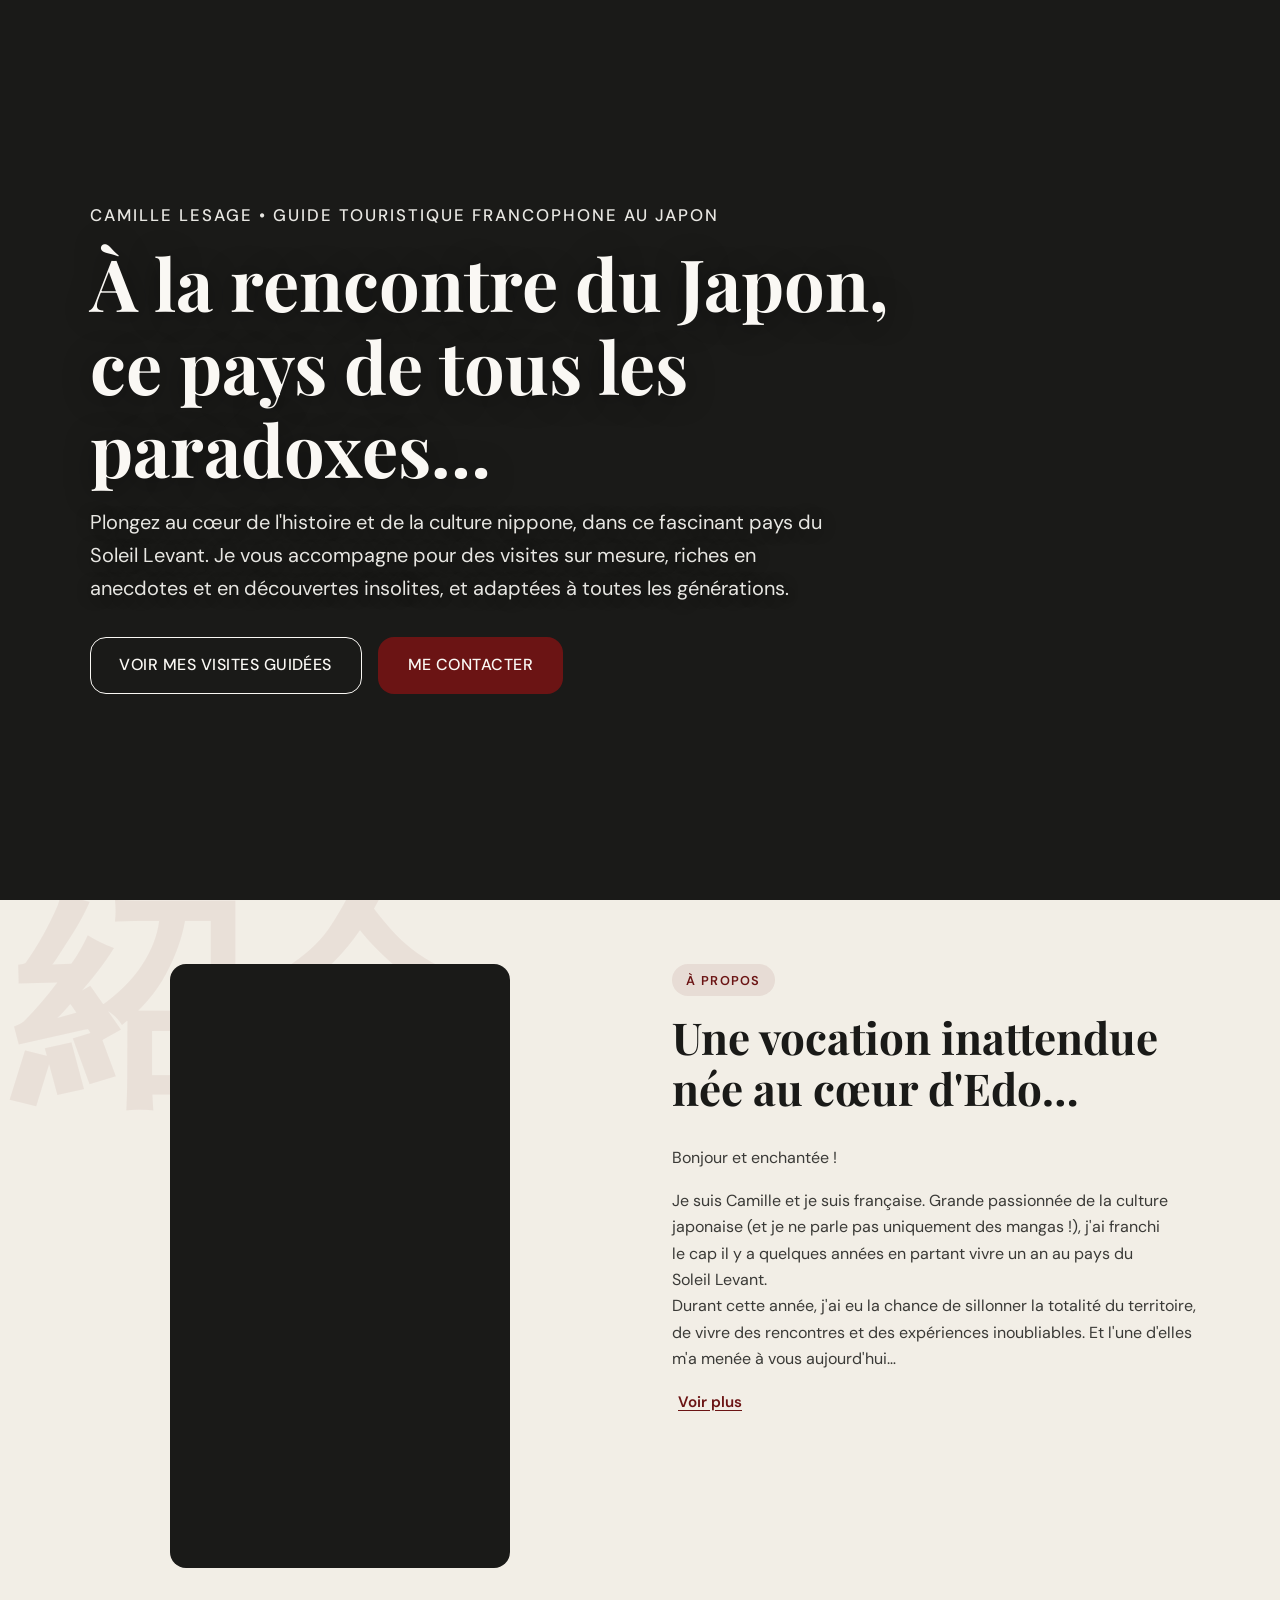
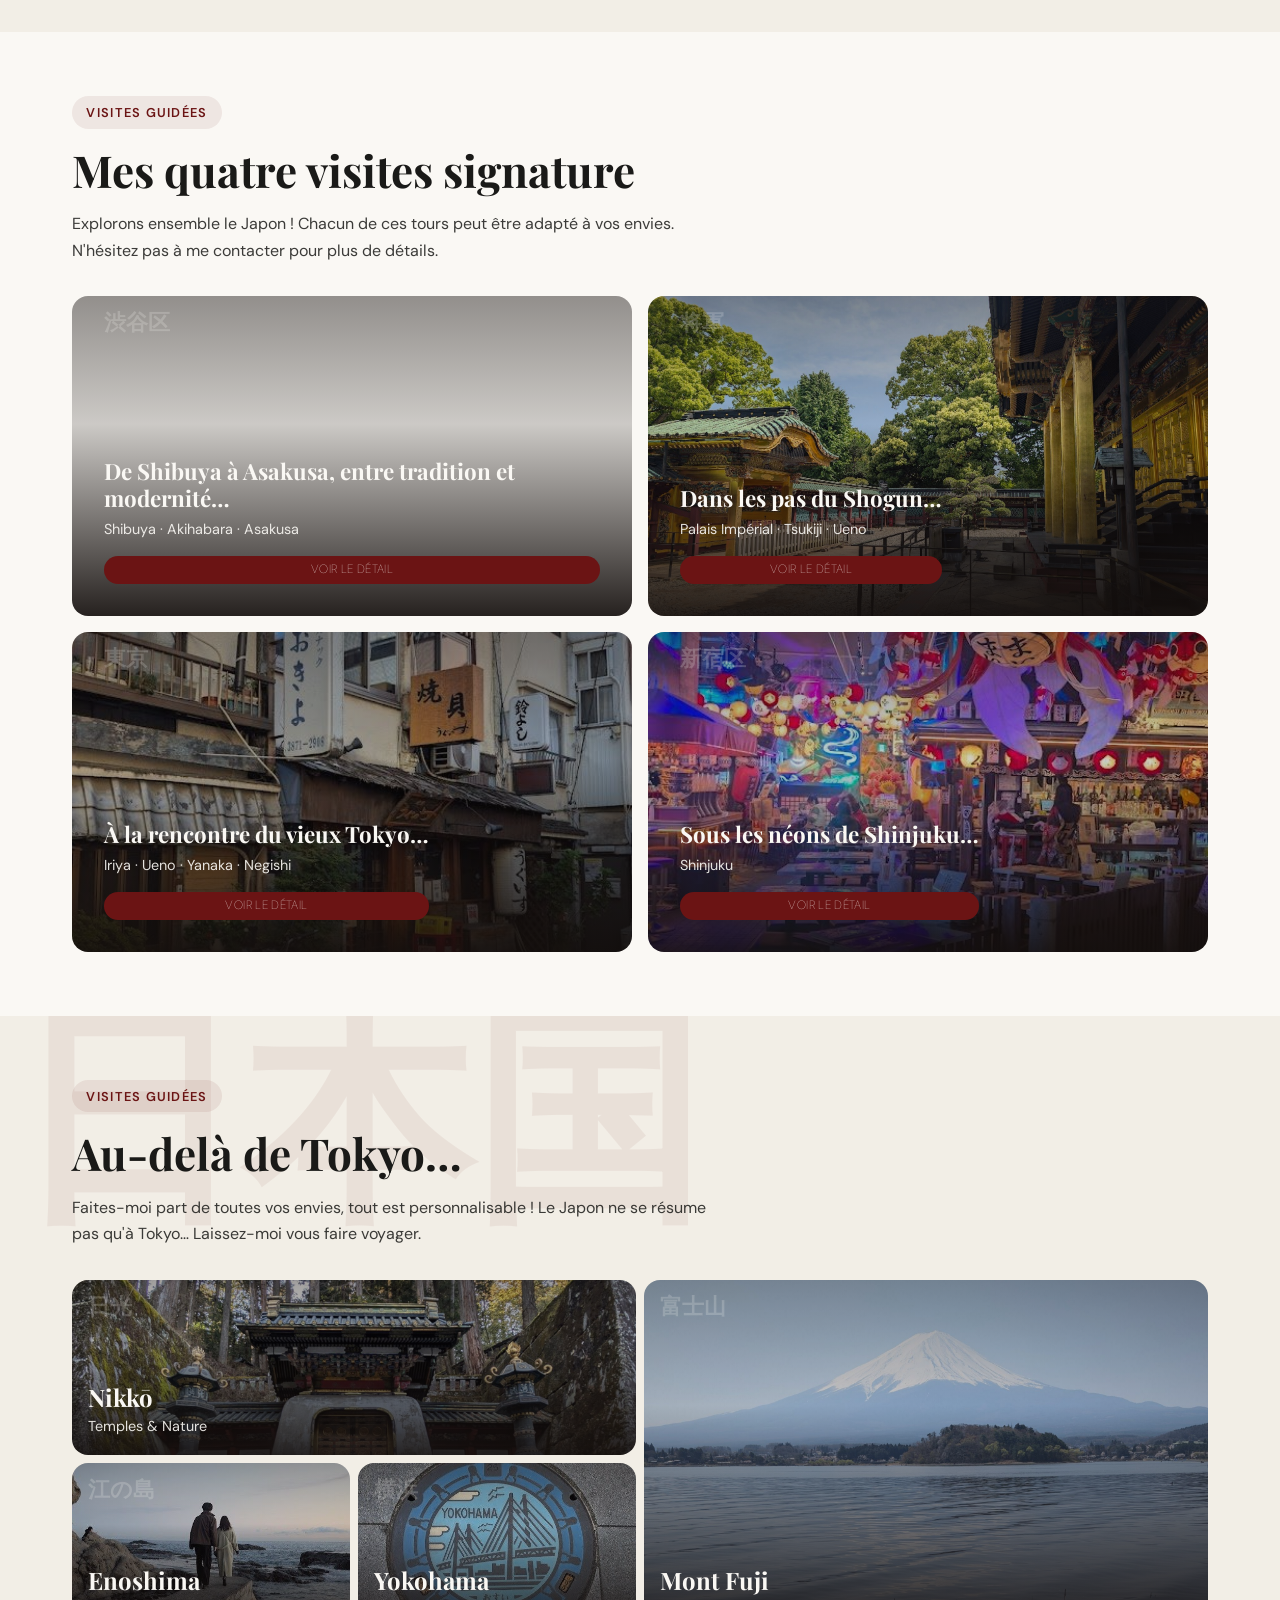
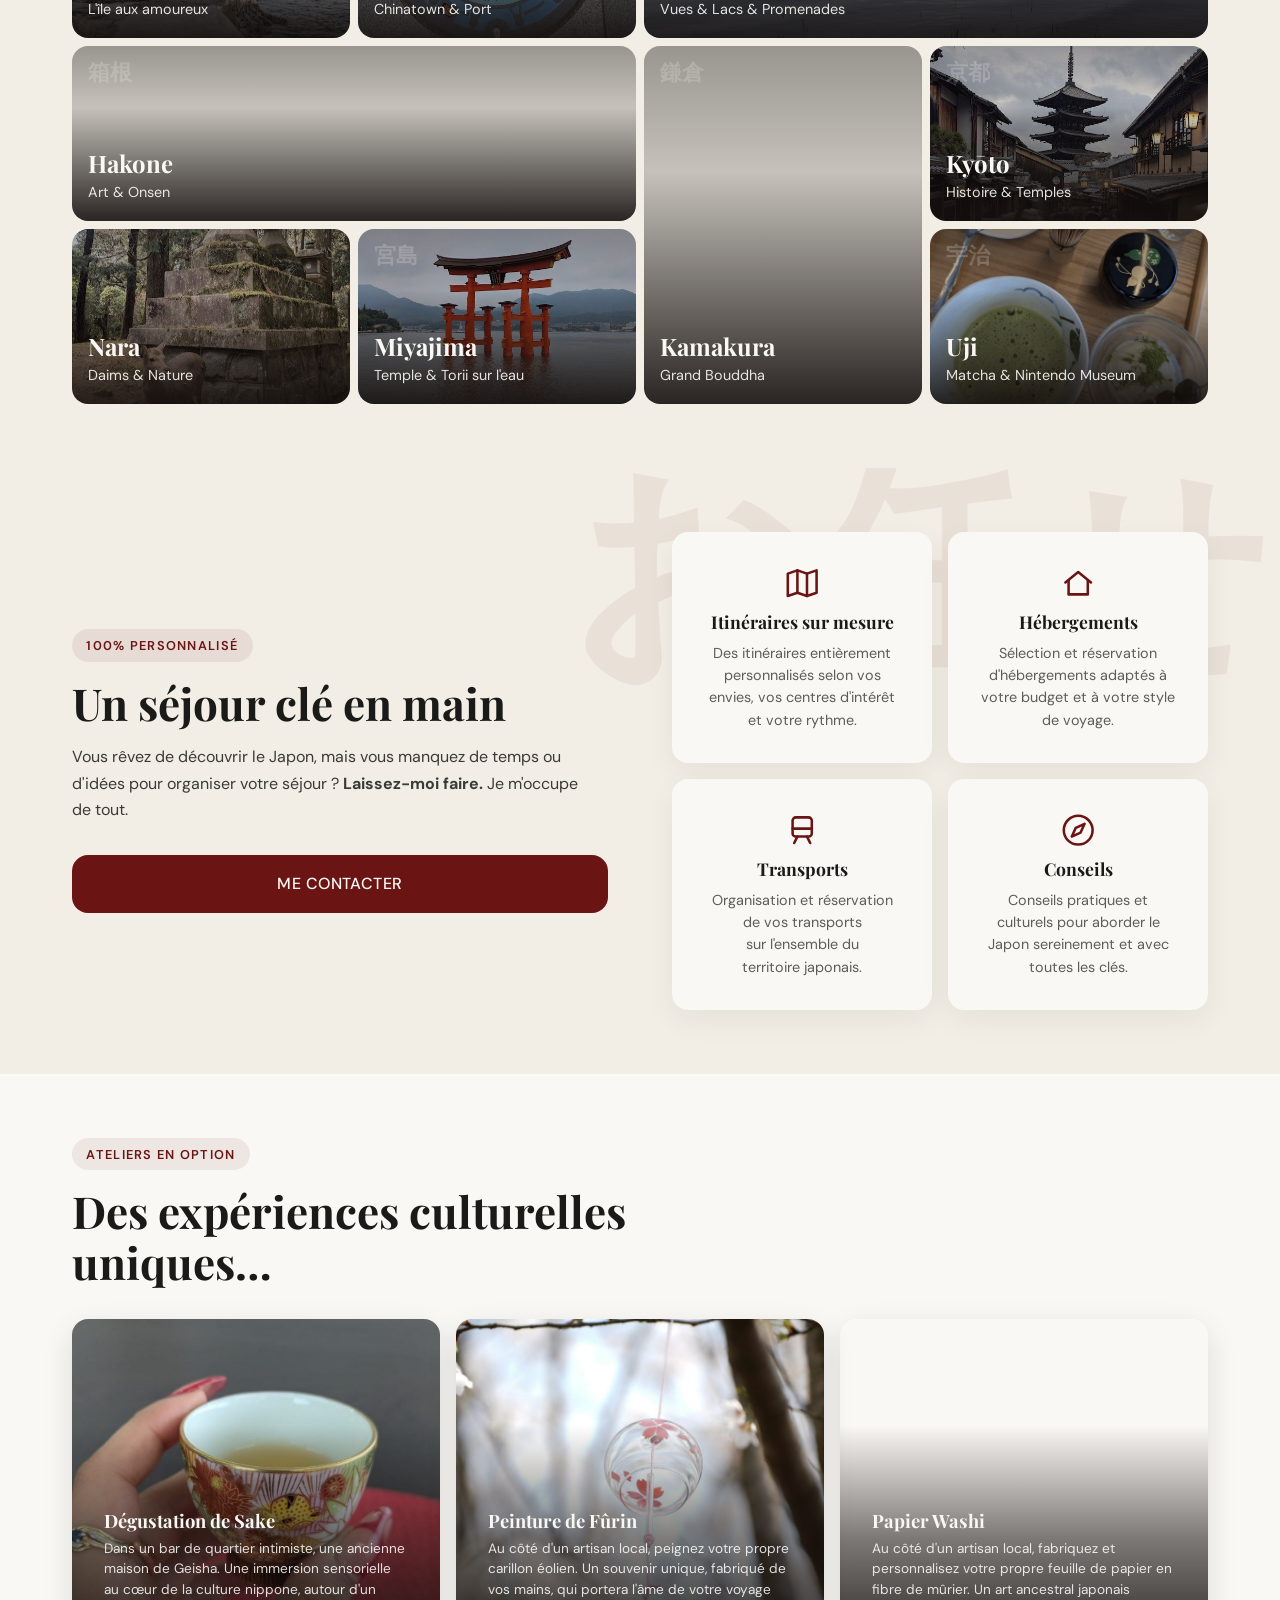
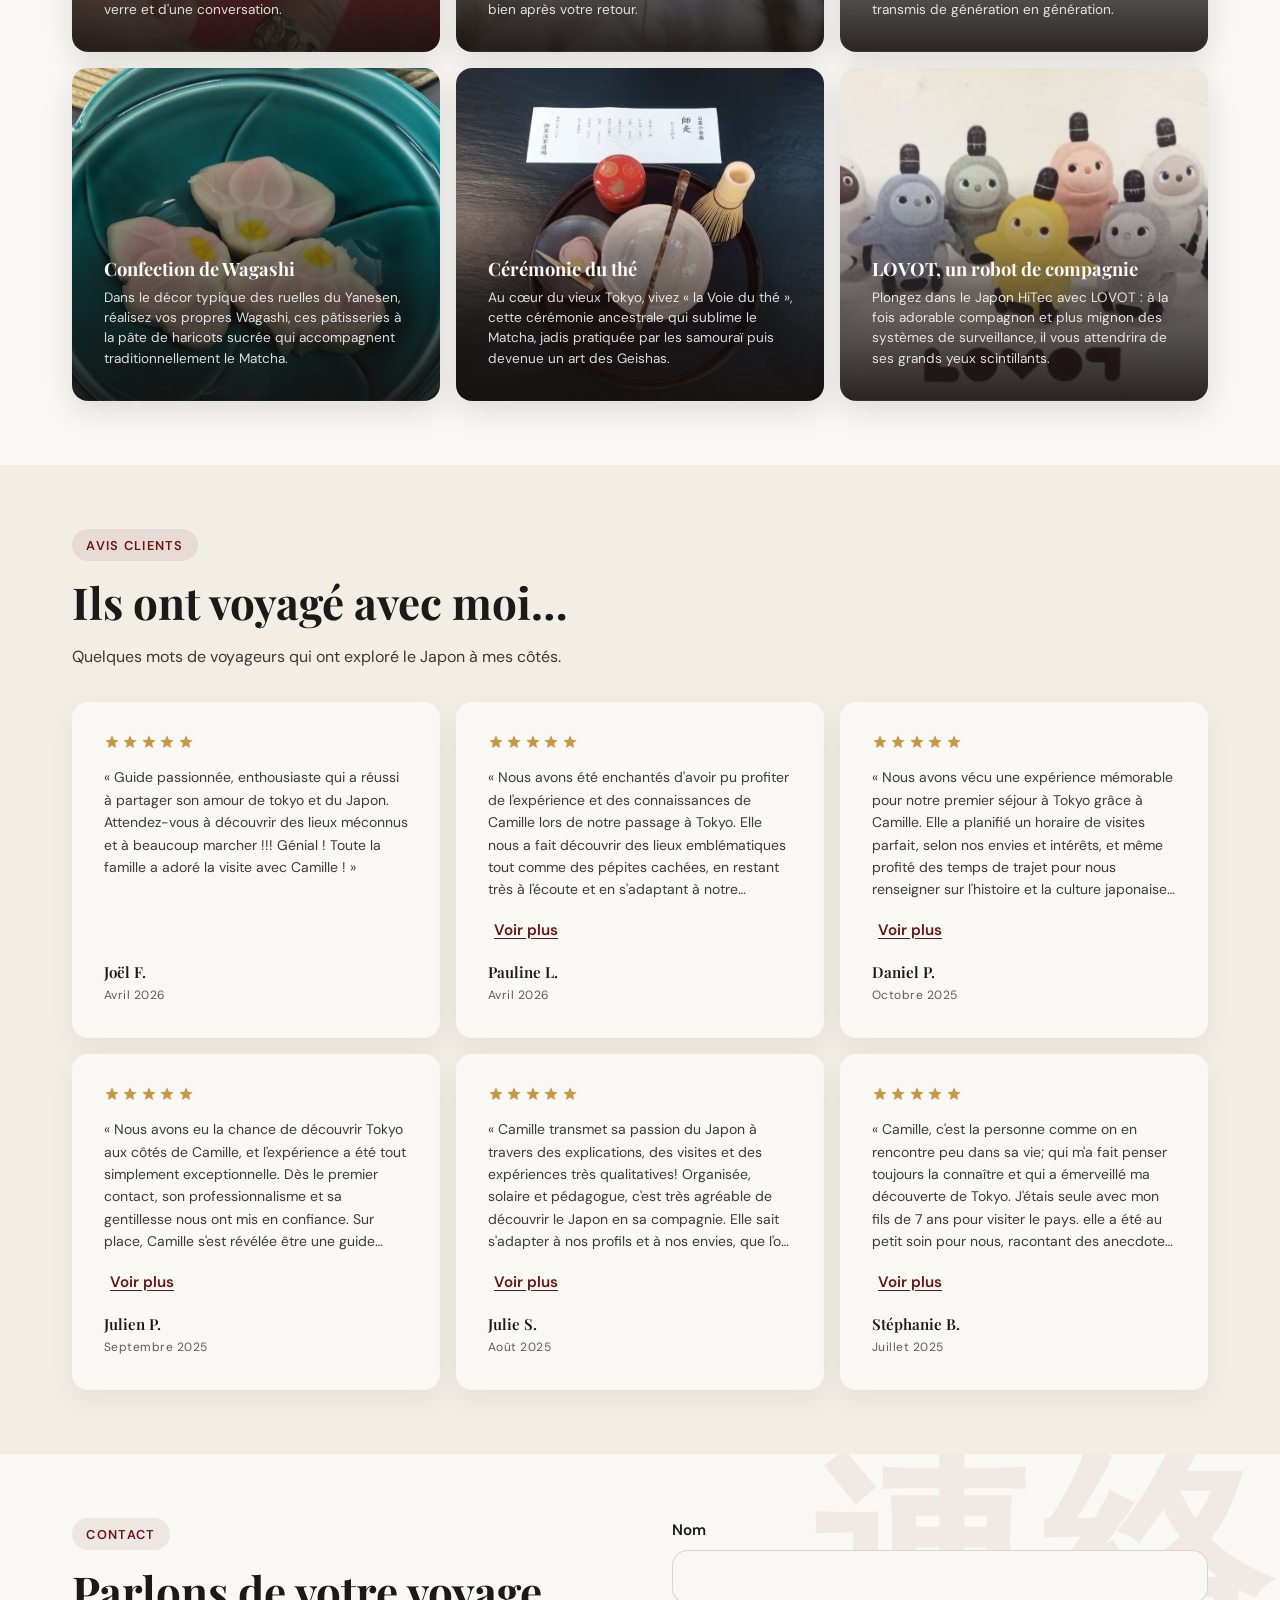
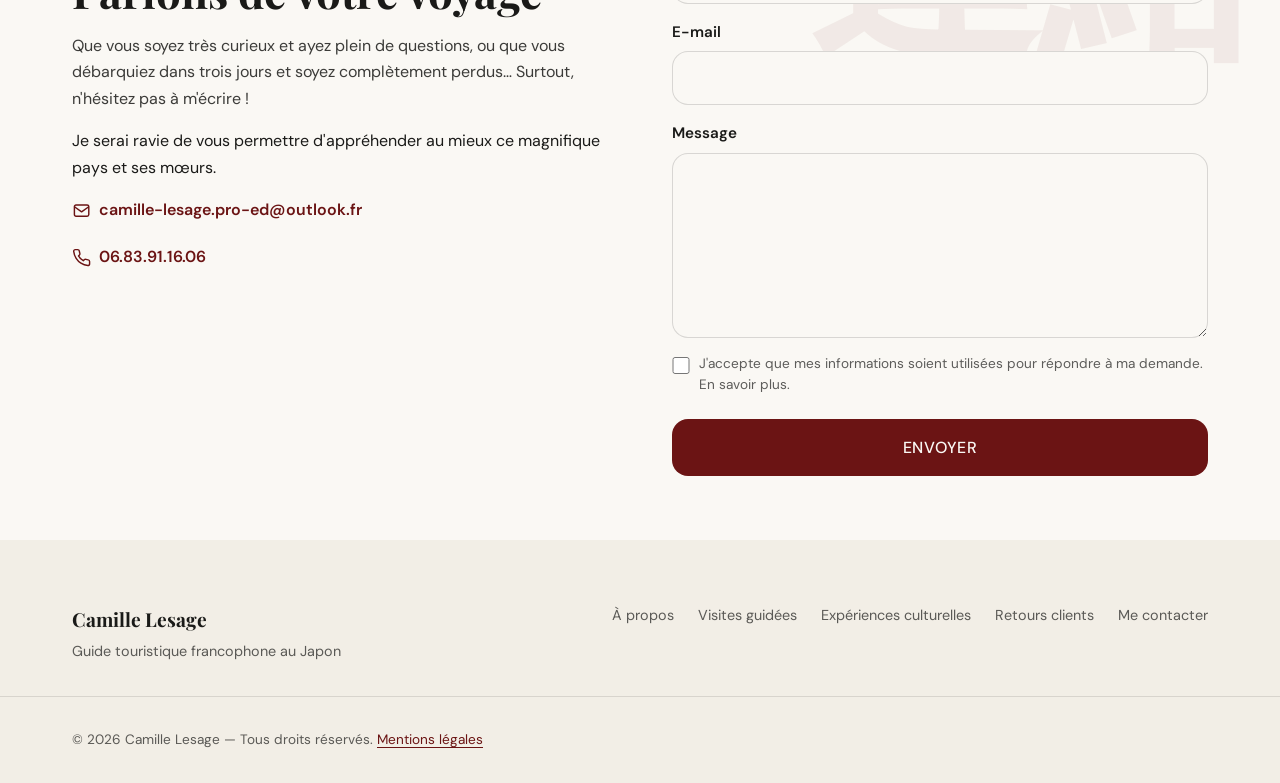
==== index.html @ 4b9adccd "Ajouter og:image et Twitter Card pour le partage social - Cree une image OG optimisee (1200x630, 236" ====
<!DOCTYPE html>
<html lang="fr">
<head>
  <meta charset="UTF-8">
  <meta name="viewport" content="width=device-width, initial-scale=1.0">

  <title>Camille Lesage • Guide touristique francophone au Japon</title>
  <meta name="description" content="Plongez au cœur de l'histoire et de la culture nippone. Des visites sur mesure, riches en anecdotes et en découvertes insolites. Matane !">
  <link rel="canonical" href="https://camille-lesage.com/guide-touristique-francophone-au-japon">

  <!-- Open Graph -->
  <meta property="og:type" content="website">
  <meta property="og:locale" content="fr_FR">
  <meta property="og:title" content="Camille Lesage • Guide touristique francophone au Japon">
  <meta property="og:description" content="Plongez au cœur de l'histoire et de la culture nippone. Des visites sur mesure, riches en anecdotes et en découvertes insolites. Matane !">
  <meta property="og:url" content="https://camille-lesage.com/">
  <meta property="og:image" content="https://camille-lesage.com/assets/images/og-cover.jpg">
  <meta property="og:image:width" content="1200">
  <meta property="og:image:height" content="630">
  <meta property="og:image:alt" content="Camille Lesage, guide touristique francophone au Japon">

  <!-- Twitter Card -->
  <meta name="twitter:card" content="summary_large_image">
  <meta name="twitter:title" content="Camille Lesage • Guide touristique francophone au Japon">
  <meta name="twitter:description" content="Plongez au cœur de l'histoire et de la culture nippone. Des visites sur mesure, riches en anecdotes et en découvertes insolites.">
  <meta name="twitter:image" content="https://camille-lesage.com/assets/images/og-cover.jpg">

  <!-- Favicon temporaire (à remplacer une fois le logo défini) -->
  <link rel="icon" href="data:image/svg+xml,<svg xmlns=%22http://www.w3.org/2000/svg%22 viewBox=%220 0 100 100%22><text y=%22.9em%22 font-size=%2290%22>🇯🇵</text></svg>">

  <!-- Polices -->
  <link rel="preconnect" href="https://fonts.googleapis.com">
  <link rel="preconnect" href="https://fonts.gstatic.com" crossorigin>
  <link rel="stylesheet" href="https://fonts.googleapis.com/css2?family=DM+Sans:wght@400;500;700&family=Playfair+Display:wght@400;500;600;700&display=swap">

  <link rel="stylesheet" href="css/styles.css">
  <script src="js/reviews.js" defer></script>
  <script src="js/main.js" defer></script>
</head>
<body>
  <svg class="icon-sprite" aria-hidden="true" focusable="false" width="0" height="0">
    <symbol id="icon-clock" viewBox="0 0 24 24"><circle cx="12" cy="12" r="9"></circle><path d="M12 7.5V12l3 1.8"></path></symbol>
    <symbol id="icon-map" viewBox="0 0 24 24"><path d="M12 21s-6.5-5.8-6.5-10.5a6.5 6.5 0 0 1 13 0C18.5 15.2 12 21 12 21z"></path><circle cx="12" cy="10.5" r="2.4"></circle></symbol>
    <symbol id="icon-people" viewBox="0 0 24 24"><circle cx="9" cy="8" r="3.2"></circle><path d="M3.5 19.5c0-3 2.5-5 5.5-5s5.5 2 5.5 5"></path><path d="M16 5.4a3 3 0 0 1 0 5.6"></path><path d="M17.5 14.6c2 .5 3.5 2.2 3.5 4.4"></path></symbol>
    <symbol id="icon-message" viewBox="0 0 24 24"><path d="M20 4H4a1 1 0 0 0-1 1v10a1 1 0 0 0 1 1h3v3l4-3h9a1 1 0 0 0 1-1V5a1 1 0 0 0-1-1z"></path></symbol>
    <symbol id="icon-star" viewBox="0 0 24 24"><path d="M12 17.27 18.18 21l-1.64-7.03L22 9.24l-7.19-.62L12 2 9.19 8.62 2 9.24l5.46 4.73L5.82 21z"></path></symbol>
    <symbol id="icon-mail" viewBox="0 0 24 24"><rect x="3" y="5" width="18" height="14" rx="2"></rect><path d="m3.5 7.5 8.5 6 8.5-6"></path></symbol>
    <symbol id="icon-route" viewBox="0 0 24 24"><path d="M9 4 3 6v14l6-2 6 2 6-2V4l-6 2-6-2z"></path><path d="M9 4v14M15 6v14"></path></symbol>
    <symbol id="icon-home" viewBox="0 0 24 24"><path d="M4 11.5 12 5l8 6.5"></path><path d="M6 10.5V19h12v-8.5"></path></symbol>
    <symbol id="icon-train" viewBox="0 0 24 24"><rect x="6" y="4" width="12" height="12" rx="2"></rect><path d="M6 11h12M9 16l-2 4M15 16l2 4"></path></symbol>
    <symbol id="icon-compass" viewBox="0 0 24 24"><circle cx="12" cy="12" r="9"></circle><path d="m16 8-2.5 5.5L8 16l2.5-5.5z"></path></symbol>
    <symbol id="icon-phone" viewBox="0 0 24 24"><path d="M22 16.92v3a2 2 0 0 1-2.18 2 19.79 19.79 0 0 1-8.63-3.07 19.5 19.5 0 0 1-6-6A19.79 19.79 0 0 1 2.12 4.18 2 2 0 0 1 4.11 2h3a2 2 0 0 1 2 1.72 12.84 12.84 0 0 0 .7 2.81 2 2 0 0 1-.45 2.11L8.09 9.91a16 16 0 0 0 6 6l1.27-1.27a2 2 0 0 1 2.11-.45 12.84 12.84 0 0 0 2.81.7A2 2 0 0 1 22 16.92z"></path></symbol>
  </svg>

  <header class="site-header">
    <div class="nav-bar">
      <a href="#accueil" class="brand">Camille Lesage</a>

      <button type="button" class="nav-toggle" aria-label="Ouvrir le menu" aria-expanded="false" aria-controls="primary-nav">
        <svg class="icon icon-menu" width="28" height="28" viewBox="0 0 24 24" fill="none" stroke="currentColor" stroke-width="2" stroke-linecap="round" aria-hidden="true">
          <line x1="3" y1="6" x2="21" y2="6"></line>
          <line x1="3" y1="12" x2="21" y2="12"></line>
          <line x1="3" y1="18" x2="21" y2="18"></line>
        </svg>
        <svg class="icon icon-close" width="28" height="28" viewBox="0 0 24 24" fill="none" stroke="currentColor" stroke-width="2" stroke-linecap="round" aria-hidden="true">
          <line x1="5" y1="5" x2="19" y2="19"></line>
          <line x1="19" y1="5" x2="5" y2="19"></line>
        </svg>
      </button>

      <nav id="primary-nav" class="nav" aria-label="Navigation principale">
        <ul class="nav-list">
          <li><a href="#apropos">À propos</a></li>
          <li><a href="#visites">Visites guidées</a></li>
          <li><a href="#experiences">Expériences culturelles</a></li>
          <li><a href="#avis">Retours clients</a></li>
          <li><a href="#contact" class="btn nav-cta">Me contacter</a></li>
        </ul>
      </nav>
    </div>
  </header>

  <main>
    <section id="accueil" class="hero">
      <div class="hero-content">
        <h1>À la rencontre du Japon,<br>ce pays de tous les paradoxes…</h1>
        <h2 class="hero-subtitle">Camille Lesage • Guide touristique francophone au Japon</h2>
        <p class="hero-lede">Plongez au cœur de l'histoire et de la culture nippone, dans ce fascinant pays du Soleil Levant. Je vous accompagne pour des visites sur mesure, riches en anecdotes et en découvertes insolites, et adaptées à toutes les générations.</p>
        <div class="hero-actions">
          <a href="#visites" class="btn btn-outline">Voir mes visites guidées</a>
          <a href="#contact" class="btn">Me contacter</a>
        </div>
      </div>
    </section>

    <section id="apropos" class="about">
      <span class="section-kanji" aria-hidden="true">紹介</span>
      <div class="container about-grid">
        <div class="about-media">
          <div class="video-embed video-embed--portrait">
            <iframe src="https://www.youtube-nocookie.com/embed/ZypRXiNkfP4" title="Vidéo de présentation de Camille Lesage" loading="lazy" allow="accelerometer; autoplay; clipboard-write; encrypted-media; gyroscope; picture-in-picture; web-share" referrerpolicy="strict-origin-when-cross-origin" allowfullscreen></iframe>
          </div>
        </div>
        <div class="about-content">
          <span class="tag">À propos</span>
          <h2>Une vocation inattendue née au cœur d'Edo…</h2>
          <div class="about-text">
            <p>Bonjour et enchantée !</p>
            <p>Je suis Camille et je suis française. Grande passionnée de la culture japonaise (et je ne parle pas uniquement des mangas !), j'ai franchi le cap il y a quelques années en partant vivre un an au pays du Soleil Levant.<br>Durant cette année, j'ai eu la chance de sillonner la totalité du territoire, de vivre des rencontres et des expériences inoubliables. Et l'une d'elles m'a menée à vous aujourd'hui…</p>
            <div class="about-more" id="about-more" hidden>
              <p>C'est donc en plein cœur d'Edo (autrement dit : dans les jardins du palais impérial de Tokyo ;D), que ma vocation de guide s'est révélée. À cette occasion, j'étais moi-même la cliente d'une visite guidée et je fus extrêmement déçue ! Non seulement, je n'ai rien appris d'autre que ce que je pouvais lire par moi-même sur les panneaux, mais surtout, notre guide donnait certaines informations erronées lorsque des visiteurs lui posaient des questions d'ordre historique (je le sais parce que je m'y connaissais déjà quelque peu en TOUTE humilité).<br>Frustrée et persuadée de vouloir et de pouvoir mieux faire (toujours en toute humilité), j'ai écrit à une agence franco-japonaise pour leur proposer mes services et c'est là qu'une grande histoire d'amour (professionnelle) est née !</p>
              <p>Je suis devenue guide touristique pour le public francophone et chaque visite que je partage m'emplit de joie !<br>Alors, si vous êtes très curieux, que vous avez plein de questions ou si au contraire vous débarquez dans trois jours et vous êtes complètement perdus, surtout, n'hésitez pas à m'écrire ! Je serais ravie de vous permettre d'appréhender au mieux ce magnifique pays et ses mœurs qui sont peut-être très éloignées de ce que vous connaissez.</p>
              <p>Au plaisir de partager avec vous cette passion !</p>
              <div class="about-certifs">
                <h3>Certifications</h3>
                <ul>
                  <li>Diplômée en études d'arts appliqués et d'édition.</li>
                  <li>Passionnée d'arts, d'histoire et de cultures.</li>
                  <li>Attestée guide touristique sur le tard. (Pas « encore » de diplôme officiel dans ce domaine.)</li>
                </ul>
              </div>
            </div>
          </div>
          <button type="button" class="link-toggle" aria-expanded="false" aria-controls="about-more">Voir plus</button>
        </div>
      </div>
    </section>

    <section id="visites" class="tours">
      <div class="container">
        <div class="section-header">
          <span class="tag">Visites guidées</span>
          <h2>Mes quatre visites signature</h2>
          <p class="section-lede">Explorons ensemble le Japon ! Chacun de ces tours peut être adapté à vos envies. N'hésitez pas à me contacter pour plus de détails.</p>
        </div>

        <div class="tours-gallery">
          <button type="button" class="tour-card" data-tour-open="tour-shibuya" aria-haspopup="dialog">
            <span class="tour-card__kanji" aria-hidden="true">渋谷区</span>
            <span class="tour-card__content">
              <span class="tour-card__title">De Shibuya à Asakusa, entre tradition et modernité…</span>
              <span class="tour-card__places">Shibuya · Akihabara · Asakusa</span>
              <span class="tour-card__cta">Voir le détail</span>
            </span>
          </button>

          <button type="button" class="tour-card" data-tour-open="tour-shogun" aria-haspopup="dialog">
            <span class="tour-card__kanji" aria-hidden="true">将軍</span>
            <span class="tour-card__content">
              <span class="tour-card__title">Dans les pas du Shogun…</span>
              <span class="tour-card__places">Palais Impérial · Tsukiji · Ueno</span>
              <span class="tour-card__cta">Voir le détail</span>
            </span>
          </button>

          <button type="button" class="tour-card" data-tour-open="tour-vieux-tokyo" aria-haspopup="dialog">
            <span class="tour-card__kanji" aria-hidden="true">東京</span>
            <span class="tour-card__content">
              <span class="tour-card__title">À la rencontre du vieux Tokyo…</span>
              <span class="tour-card__places">Iriya · Ueno · Yanaka · Negishi</span>
              <span class="tour-card__cta">Voir le détail</span>
            </span>
          </button>

          <button type="button" class="tour-card" data-tour-open="tour-shinjuku" aria-haspopup="dialog">
            <span class="tour-card__kanji" aria-hidden="true">新宿区</span>
            <span class="tour-card__content">
              <span class="tour-card__title">Sous les néons de Shinjuku…</span>
              <span class="tour-card__places">Shinjuku</span>
              <span class="tour-card__cta">Voir le détail</span>
            </span>
          </button>
        </div>
      </div>

      <dialog id="tour-shibuya" class="tour-modal" aria-labelledby="tour-shibuya-title">
        <button type="button" class="tour-modal__close" data-tour-close aria-label="Fermer">
          <svg class="icon" aria-hidden="true" viewBox="0 0 24 24"><path d="M6 6l12 12M18 6L6 18"></path></svg>
        </button>
        <div class="tour-modal__scroll">
          <div class="tour-modal__cover">
            <span class="tour-modal__kanji" aria-hidden="true">渋谷区</span>
            <h3 id="tour-shibuya-title" class="tour-modal__title">De Shibuya à Asakusa, entre tradition et modernité…</h3>
          </div>
          <div class="tour-modal__body">
            <ul class="tour-facts">
              <li><svg class="icon" aria-hidden="true"><use href="#icon-clock"></use></svg> 8 heures</li>
              <li><svg class="icon" aria-hidden="true"><use href="#icon-map"></use></svg> Shibuya · Akihabara · Asakusa</li>
              <li><svg class="icon" aria-hidden="true"><use href="#icon-people"></use></svg> Jusqu'à 8 personnes</li>
              <li><svg class="icon" aria-hidden="true"><use href="#icon-message"></use></svg> En français</li>
            </ul>
            <p class="tour-desc">Commençons par une balade paisible au sanctuaire Meiji-Jingû, entre rituels, histoire et shintoïsme. Puis cap sur Harajuku, à la rencontre de la jeunesse tokyoïte rebelle ! Petite pause shopping à Omotesando, « les Champs-Élysées de Tokyo » (je vous montrerai mes shops préférés). Direction Akihabara, le paradis des Otaku, avant de découvrir le Japon d'Edo et le bouddhisme au Senso-ji d'Asakusa.</p>
            <h4 class="tour-subhead">Programme indicatif</h4>
            <ol class="timeline">
              <li class="timeline__step"><h5>Point de rencontre</h5><p>Devant votre hébergement ou devant le Meiji Jingu Ichino Torii, 1 Chome-18-20 Jingumae, Shibuya, Tokyo 150-0001.</p></li>
              <li class="timeline__step"><h5>Meiji-Jingû &amp; Harajuku</h5><p>Une promenade paisible à travers le célèbre sanctuaire du Meiji-Jingû, le plus grand du Japon ! Entre histoire, anecdotes et rituels, appréhendez le shintoïsme. Laissez-vous ensuite électriser par le quartier underground de Harajuku, où se confrontent tous les looks de la jeunesse tokyoïte.</p></li>
              <li class="timeline__step"><h5>Omotesando</h5><p>Pause shopping le long de l'avenue Omotesando, surnommée « les Champs-Élysées de Tokyo » : chaque bâtiment est un bijou d'architecture. Je vous emmènerai dans mes shops préférés…</p></li>
              <li class="timeline__step"><h5>Akihabara</h5><p>Bienvenue au paradis de tous les Otaku ! Anecdotes historiques, boutiques d'électronique, de figurines et de goodies, jeux d'arcade et histoire des maids cafés.</p></li>
              <li class="timeline__step"><h5>Asakusa &amp; Senso-ji</h5><p>Le Japon d'Edo et le bouddhisme au célèbre Senso-ji, puis la rue Kappabashi, l'Eldorado de la cuisine japonaise.</p></li>
              <li class="timeline__step"><h5>Point d'arrivée</h5><p>Notre promenade prend fin aux alentours d'Asakusa. J'espère que cela vous aura donné encore plus envie de parcourir le pays de long en large ! Sayonara…</p></li>
            </ol>
            <h4 class="tour-subhead">Options disponibles</h4>
            <ul class="tour-options">
              <li>Point de vue panoramique à Shibuya</li>
              <li>Games à Akihabara</li>
              <li>Dégustation de sake</li>
              <li>Sento (bain public)</li>
            </ul>
            <a href="#contact" class="btn" data-tour-reserve>Réserver cette visite</a>
          </div>
        </div>
      </dialog>

      <dialog id="tour-shogun" class="tour-modal" aria-labelledby="tour-shogun-title">
        <button type="button" class="tour-modal__close" data-tour-close aria-label="Fermer">
          <svg class="icon" aria-hidden="true" viewBox="0 0 24 24"><path d="M6 6l12 12M18 6L6 18"></path></svg>
        </button>
        <div class="tour-modal__scroll">
          <div class="tour-modal__cover">
            <span class="tour-modal__kanji" aria-hidden="true">将軍</span>
            <h3 id="tour-shogun-title" class="tour-modal__title">Dans les pas du Shogun…</h3>
          </div>
          <div class="tour-modal__body">
            <ul class="tour-facts">
              <li><svg class="icon" aria-hidden="true"><use href="#icon-clock"></use></svg> 8 heures</li>
              <li><svg class="icon" aria-hidden="true"><use href="#icon-map"></use></svg> Palais Impérial · Tsukiji · Ueno</li>
              <li><svg class="icon" aria-hidden="true"><use href="#icon-people"></use></svg> Jusqu'à 8 personnes</li>
              <li><svg class="icon" aria-hidden="true"><use href="#icon-message"></use></svg> En français</li>
            </ul>
            <p class="tour-desc">Prêts pour un challenge ? En un jour, retraçons l'âge d'or et le déclin du shogunat. Au commencement, Tokyo n'était pas encore Tokyo… Un retour aux origines de cette capitale dont la grandeur est intimement liée à un homme dont l'ambition et le charisme feront ombrage à l'empereur du Japon lui-même : Tokugawa Ieyasu, troisième unificateur du Japon et fondateur d'Edo.</p>
            <h4 class="tour-subhead">Programme indicatif</h4>
            <ol class="timeline">
              <li class="timeline__step"><h5>Point de rencontre</h5><p>Devant votre hébergement ou devant Ōte-mon Gate, 1-1 Chiyoda, Chiyoda City, Tokyo 100-0001.</p></li>
              <li class="timeline__step"><h5>Origines d'Edo</h5><p>Un retour aux origines de cette capitale, liée à un homme dont l'ambition fera ombrage à l'Empereur du Japon.</p></li>
              <li class="timeline__step"><h5>Palais Impérial &amp; jardins</h5><p>Tokugawa Ieyasu, fondateur d'Edo, a bâti ici l'un des châteaux les plus puissants du monde.</p></li>
              <li class="timeline__step"><h5>Tsukiji</h5><p>L'ancien marché aux poissons devenu un lieu de gastronomie incontournable.</p></li>
              <li class="timeline__step"><h5>Ueno</h5><p>Le quartier culturel de Tokyo : musées nationaux et célèbre parc.</p></li>
              <li class="timeline__step"><h5>Point d'arrivée</h5><p>Notre promenade prend fin à Ueno. J'espère que cela vous aura donné encore plus envie de parcourir le pays de long en large ! Sayonara…</p></li>
            </ol>
            <h4 class="tour-subhead">Options disponibles</h4>
            <ul class="tour-options">
              <li>Games à Akihabara</li>
              <li>Dégustation de matcha</li>
              <li>Dégustation de sake</li>
              <li>Sento (bain public)</li>
            </ul>
            <a href="#contact" class="btn" data-tour-reserve>Réserver cette visite</a>
          </div>
        </div>
      </dialog>

      <dialog id="tour-vieux-tokyo" class="tour-modal" aria-labelledby="tour-vieux-tokyo-title">
        <button type="button" class="tour-modal__close" data-tour-close aria-label="Fermer">
          <svg class="icon" aria-hidden="true" viewBox="0 0 24 24"><path d="M6 6l12 12M18 6L6 18"></path></svg>
        </button>
        <div class="tour-modal__scroll">
          <div class="tour-modal__cover">
            <span class="tour-modal__kanji" aria-hidden="true">東京</span>
            <h3 id="tour-vieux-tokyo-title" class="tour-modal__title">À la rencontre du vieux Tokyo…</h3>
          </div>
          <div class="tour-modal__body">
            <ul class="tour-facts">
              <li><svg class="icon" aria-hidden="true"><use href="#icon-clock"></use></svg> 8 heures</li>
              <li><svg class="icon" aria-hidden="true"><use href="#icon-map"></use></svg> Iriya · Ueno · Yanaka · Negishi</li>
              <li><svg class="icon" aria-hidden="true"><use href="#icon-people"></use></svg> Jusqu'à 8 personnes</li>
              <li><svg class="icon" aria-hidden="true"><use href="#icon-message"></use></svg> En français</li>
            </ul>
            <p class="tour-desc">Ruelles sinueuses, temples à l'enfilade, échoppes si étroites que deux personnes peuvent à peine s'y glisser… Partons à la découverte du Tokyo populaire et de son artisanat traditionnel, loin de l'agitation des grands quartiers.</p>
            <h4 class="tour-subhead">Programme indicatif</h4>
            <ol class="timeline">
              <li class="timeline__step"><h5>Point de rencontre</h5><p>Devant votre hébergement ou devant la gare d'Iriya.</p></li>
              <li class="timeline__step"><h5>Iriya &amp; le marché aux fleurs</h5><p>La porte d'entrée du vieux Tokyo, entre étals colorés et odeurs d'encens.</p></li>
              <li class="timeline__step"><h5>Yanaka</h5><p>Quartier préservé des bombardements : rues intactes et boutiques d'artisans.</p></li>
              <li class="timeline__step"><h5>Artisans du Shitamachi</h5><p>Le Tokyo populaire et traditionnel. Potiers, fabricants de Washi et de fûrin.</p></li>
              <li class="timeline__step"><h5>Negishi</h5><p>Un quartier méconnu aux airs de campagne. Temples et jardins secrets.</p></li>
              <li class="timeline__step"><h5>Point d'arrivée</h5><p>Notre promenade prend fin à Negishi. J'espère que cela vous aura donné encore plus envie de parcourir le pays de long en large ! Sayonara…</p></li>
            </ol>
            <h4 class="tour-subhead">Options disponibles</h4>
            <ul class="tour-options">
              <li>Peinture de Fûrin avec un artisan</li>
              <li>Dégustation de matcha</li>
              <li>Dégustation de sake</li>
              <li>Sento (bain public)</li>
            </ul>
            <a href="#contact" class="btn" data-tour-reserve>Réserver cette visite</a>
          </div>
        </div>
      </dialog>

      <dialog id="tour-shinjuku" class="tour-modal" aria-labelledby="tour-shinjuku-title">
        <button type="button" class="tour-modal__close" data-tour-close aria-label="Fermer">
          <svg class="icon" aria-hidden="true" viewBox="0 0 24 24"><path d="M6 6l12 12M18 6L6 18"></path></svg>
        </button>
        <div class="tour-modal__scroll">
          <div class="tour-modal__cover">
            <span class="tour-modal__kanji" aria-hidden="true">新宿区</span>
            <h3 id="tour-shinjuku-title" class="tour-modal__title">Sous les néons de Shinjuku…</h3>
          </div>
          <div class="tour-modal__body">
            <ul class="tour-facts">
              <li><svg class="icon" aria-hidden="true"><use href="#icon-clock"></use></svg> 4 à 6 heures</li>
              <li><svg class="icon" aria-hidden="true"><use href="#icon-map"></use></svg> Shinjuku</li>
              <li><svg class="icon" aria-hidden="true"><use href="#icon-people"></use></svg> Jusqu'à 8 personnes</li>
              <li><svg class="icon" aria-hidden="true"><use href="#icon-message"></use></svg> En français</li>
            </ul>
            <p class="tour-desc">Il y a le Shinjuku de nuit, où se pressent les salaryman cherchant la décompression après le travail et la jeunesse tokyoïte en pleine frénésie. Profitons de la soirée ensemble pour découvrir la cuisine et l'ambiance locale.</p>
            <h4 class="tour-subhead">Programme indicatif</h4>
            <ol class="timeline">
              <li class="timeline__step"><h5>Point de rencontre</h5><p>Devant votre hébergement ou au pied de l'arche Kabukicho Ichibangai.</p></li>
              <li class="timeline__step"><h5>Kabukichô — le quartier des Yakuza</h5><p>Cuisine et ambiance locale au cœur du repère historique des Yakuza. Restez sur vos gardes…</p></li>
              <li class="timeline__step"><h5>Golden Gai</h5><p>Labyrinthe de minuscules bars thématiques des années 50. Hors du temps.</p></li>
              <li class="timeline__step"><h5>Omoide Yokochô</h5><p>Yakitori fumants et lanternes rouges : l'ambiance la plus authentique de Shinjuku.</p></li>
              <li class="timeline__step"><h5>Point d'arrivée</h5><p>Notre promenade prend fin à Shinjuku. J'espère que cela vous aura donné encore plus envie de parcourir le pays de long en large ! Sayonara…</p></li>
            </ol>
            <h4 class="tour-subhead">Options disponibles</h4>
            <ul class="tour-options">
              <li>Jeux d'arcade (Games)</li>
              <li>Dégustation de sake</li>
            </ul>
            <a href="#contact" class="btn" data-tour-reserve>Réserver cette visite</a>
          </div>
        </div>
      </dialog>
    </section>

    <section id="au-dela" class="beyond">
      <span class="section-kanji" aria-hidden="true">日本国</span>
      <div class="container">
        <div class="section-header">
          <span class="tag">Visites guidées</span>
          <h2>Au-delà de Tokyo…</h2>
          <p class="section-lede">Faites-moi part de toutes vos envies, tout est personnalisable ! Le Japon ne se résume pas qu'à Tokyo… Laissez-moi vous faire voyager.</p>
        </div>

        <div class="beyond-gallery">
          <figure class="dest-card dest-card--nikko">
            <span class="dest-card__kanji" aria-hidden="true">日光</span>
            <figcaption class="dest-card__content">
              <span class="dest-card__name">Nikkō</span>
              <span class="dest-card__theme">Temples &amp; Nature</span>
            </figcaption>
          </figure>

          <figure class="dest-card dest-card--fuji">
            <span class="dest-card__kanji" aria-hidden="true">富士山</span>
            <figcaption class="dest-card__content">
              <span class="dest-card__name">Mont Fuji</span>
              <span class="dest-card__theme">Vues &amp; Lacs &amp; Promenades</span>
            </figcaption>
          </figure>

          <figure class="dest-card dest-card--hakone">
            <span class="dest-card__kanji" aria-hidden="true">箱根</span>
            <figcaption class="dest-card__content">
              <span class="dest-card__name">Hakone</span>
              <span class="dest-card__theme">Art &amp; Onsen</span>
            </figcaption>
          </figure>

          <figure class="dest-card dest-card--yokohama">
            <span class="dest-card__kanji" aria-hidden="true">横浜</span>
            <figcaption class="dest-card__content">
              <span class="dest-card__name">Yokohama</span>
              <span class="dest-card__theme">Chinatown &amp; Port</span>
            </figcaption>
          </figure>

          <figure class="dest-card dest-card--kamakura">
            <span class="dest-card__kanji" aria-hidden="true">鎌倉</span>
            <figcaption class="dest-card__content">
              <span class="dest-card__name">Kamakura</span>
              <span class="dest-card__theme">Grand Bouddha</span>
            </figcaption>
          </figure>

          <figure class="dest-card dest-card--enoshima">
            <span class="dest-card__kanji" aria-hidden="true">江の島</span>
            <figcaption class="dest-card__content">
              <span class="dest-card__name">Enoshima</span>
              <span class="dest-card__theme">L'île aux amoureux</span>
            </figcaption>
          </figure>

          <figure class="dest-card dest-card--kyoto">
            <span class="dest-card__kanji" aria-hidden="true">京都</span>
            <figcaption class="dest-card__content">
              <span class="dest-card__name">Kyōto</span>
              <span class="dest-card__theme">Histoire &amp; Temples</span>
            </figcaption>
          </figure>

          <figure class="dest-card dest-card--uji">
            <span class="dest-card__kanji" aria-hidden="true">宇治</span>
            <figcaption class="dest-card__content">
              <span class="dest-card__name">Uji</span>
              <span class="dest-card__theme">Matcha &amp; Nintendo Museum</span>
            </figcaption>
          </figure>

          <figure class="dest-card dest-card--nara">
            <span class="dest-card__kanji" aria-hidden="true">奈良</span>
            <figcaption class="dest-card__content">
              <span class="dest-card__name">Nara</span>
              <span class="dest-card__theme">Daims &amp; Nature</span>
            </figcaption>
          </figure>

          <figure class="dest-card dest-card--miyajima">
            <span class="dest-card__kanji" aria-hidden="true">宮島</span>
            <figcaption class="dest-card__content">
              <span class="dest-card__name">Miyajima</span>
              <span class="dest-card__theme">Temple &amp; Torii sur l'eau</span>
            </figcaption>
          </figure>
        </div>
      </div>
    </section>

    <section id="sur-mesure" class="bespoke">
      <span class="section-kanji section-kanji--right" aria-hidden="true">お任せ</span>
      <div class="container bespoke-layout">
        <div class="bespoke-intro">
          <span class="tag">100% personnalisé</span>
          <h2>Un séjour clé en main</h2>
          <p>Vous rêvez de découvrir le Japon, mais vous manquez de temps ou d'idées pour organiser votre séjour ? <strong>Laissez-moi faire.</strong> Je m'occupe de tout.</p>
          <a href="#contact" class="btn bespoke-cta">Me contacter</a>
        </div>

        <div class="bespoke-cards">
          <article class="bespoke-card">
            <svg class="bespoke-card__icon icon" aria-hidden="true"><use href="#icon-route"></use></svg>
            <h3>Itinéraires sur mesure</h3>
            <p>Des itinéraires entièrement personnalisés selon vos envies, vos centres d'intérêt et votre rythme.</p>
          </article>

          <article class="bespoke-card">
            <svg class="bespoke-card__icon icon" aria-hidden="true"><use href="#icon-home"></use></svg>
            <h3>Hébergements</h3>
            <p>Sélection et réservation d'hébergements adaptés à votre budget et à votre style de voyage.</p>
          </article>

          <article class="bespoke-card">
            <svg class="bespoke-card__icon icon" aria-hidden="true"><use href="#icon-train"></use></svg>
            <h3>Transports</h3>
            <p>Organisation et réservation de vos transports sur l'ensemble du territoire japonais.</p>
          </article>

          <article class="bespoke-card">
            <svg class="bespoke-card__icon icon" aria-hidden="true"><use href="#icon-compass"></use></svg>
            <h3>Conseils</h3>
            <p>Conseils pratiques et culturels pour aborder le Japon sereinement et avec toutes les clés.</p>
          </article>
        </div>
      </div>
    </section>

    <section id="experiences" class="experiences">
      <div class="container">
        <div class="section-header">
          <span class="tag">Ateliers en option</span>
          <h2>Des expériences culturelles uniques…</h2>
        </div>

        <div class="experiences-grid">
          <article class="exp-card exp-card--sake">
            <div class="exp-card__body">
              <h3>Dégustation de Sake</h3>
              <p>Dans un bar de quartier intimiste, une ancienne maison de Geisha. Une immersion sensorielle au cœur de la culture nippone, autour d'un verre et d'une conversation.</p>
            </div>
          </article>

          <article class="exp-card exp-card--furin">
            <div class="exp-card__body">
              <h3>Peinture de Fûrin</h3>
              <p>Au côté d'un artisan local, peignez votre propre carillon éolien. Un souvenir unique, fabriqué de vos mains, qui portera l'âme de votre voyage bien après votre retour.</p>
            </div>
          </article>

          <article class="exp-card exp-card--washi">
            <div class="exp-card__body">
              <h3>Papier Washi</h3>
              <p>Au côté d'un artisan local, fabriquez et personnalisez votre propre feuille de papier en fibre de mûrier. Un art ancestral japonais transmis de génération en génération.</p>
            </div>
          </article>

          <article class="exp-card exp-card--wagashi">
            <div class="exp-card__body">
              <h3>Confection de Wagashi</h3>
              <p>Dans le décor typique des ruelles du Yanesen, réalisez vos propres Wagashi, ces pâtisseries à la pâte de haricots sucrée qui accompagnent traditionnellement le Matcha.</p>
            </div>
          </article>

          <article class="exp-card exp-card--ceremonie">
            <div class="exp-card__body">
              <h3>Cérémonie du thé</h3>
              <p>Au cœur du vieux Tokyo, vivez « la Voie du thé », cette cérémonie ancestrale qui sublime le Matcha, jadis pratiquée par les samouraï puis devenue un art des Geishas.</p>
            </div>
          </article>

          <article class="exp-card exp-card--lovot">
            <div class="exp-card__body">
              <h3>LOVOT, un robot de compagnie</h3>
              <p>Plongez dans le Japon HiTec avec LOVOT : à la fois adorable compagnon et plus mignon des systèmes de surveillance, il vous attendrira de ses grands yeux scintillants.</p>
            </div>
          </article>
        </div>
      </div>
    </section>

    <section id="avis" class="reviews">
      <div class="container">
        <div class="section-header">
          <span class="tag">Avis clients</span>
          <h2>Ils ont voyagé avec moi…</h2>
          <p class="section-lede">Quelques mots de voyageurs qui ont exploré le Japon à mes côtés.</p>
        </div>
        <div class="reviews-grid" data-reviews>
          <p class="reviews-empty">Les avis seront bientôt disponibles…</p>
        </div>
      </div>
    </section>

    <section id="contact" class="contact">
      <span class="section-kanji section-kanji--right" aria-hidden="true">連絡</span>
      <div class="container contact-grid">
        <div class="section-header">
          <span class="tag">Contact</span>
          <h2>Parlons de votre voyage</h2>
          <p class="section-lede">Que vous soyez très curieux et ayez plein de questions, ou que vous débarquiez dans trois jours et soyez complètement perdus… Surtout, n'hésitez pas à m'écrire !</p>
          <p>Je serai ravie de vous permettre d'appréhender au mieux ce magnifique pays et ses mœurs.</p>
          <p class="contact-email">
            <a href="mailto:camille-lesage.pro-ed@outlook.fr">
              <svg class="icon" aria-hidden="true"><use href="#icon-mail"></use></svg>
              camille-lesage.pro-ed@outlook.fr
            </a>
          </p>
          <p class="contact-email">
            <a href="tel:0683911606">
              <svg class="icon" aria-hidden="true"><use href="#icon-phone"></use></svg>
              06.83.91.16.06
            </a>
          </p>
        </div>
        <form class="contact-form" name="contact" method="POST" data-netlify="true" netlify-honeypot="bot-field" data-contact-form>
          <input type="hidden" name="form-name" value="contact">
          <p class="contact-form__hp" hidden>
            <label>Ne remplissez pas ce champ : <input name="bot-field"></label>
          </p>
          <div class="form-field">
            <label for="contact-nom">Nom</label>
            <input type="text" id="contact-nom" name="nom" autocomplete="name" required>
          </div>
          <div class="form-field">
            <label for="contact-email">E-mail</label>
            <input type="email" id="contact-email" name="email" autocomplete="email" required>
          </div>
          <div class="form-field">
            <label for="contact-message">Message</label>
            <textarea id="contact-message" name="message" rows="6" required></textarea>
          </div>
          <label class="form-consent">
            <input type="checkbox" name="consentement" value="oui" required>
            <span>J'accepte que mes informations soient utilisées pour répondre à ma demande. <a href="mentions-legales.html#donnees-personnelles" target="_blank" rel="noopener">En savoir plus</a>.</span>
          </label>
          <button type="submit" class="btn contact-form__submit">Envoyer</button>
          <p class="form-status" data-form-status role="status" aria-live="polite" hidden></p>
        </form>
      </div>
    </section>
  </main>

  <footer class="site-footer">
    <div class="container site-footer__top">
      <div class="site-footer__brand">
        <strong>Camille Lesage</strong>
        <span>Guide touristique francophone au Japon</span>
      </div>
      <nav class="site-footer__nav" aria-label="Liens de pied de page">
        <a href="#apropos">À propos</a>
        <a href="#visites">Visites guidées</a>
        <a href="#experiences">Expériences culturelles</a>
        <a href="#avis">Retours clients</a>
        <a href="#contact">Me contacter</a>
      </nav>
    </div>
    <hr class="site-footer__sep">
    <div class="container">
      <p class="site-footer__legal">© 2026 Camille Lesage — Tous droits réservés. <a href="mentions-legales.html">Mentions légales</a></p>
    </div>
  </footer>
</body>
</html>
---- css/styles.css ----
/* ==========================================================================
   Camille Lesage — Guide francophone au Japon
   Design tokens & fondations
   ========================================================================== */

:root {
  /* Couleurs */
  --cream-light: #FAF8F4;
  --cream-dark: #F2EEE6;
  --sage: #6b1414; /* valeur du brief : c'est un rouge profond, pas un vert sauge — à confirmer */
  --ink: #1A1A18;

  /* Couleurs dérivées */
  --ink-soft: rgba(26, 26, 24, 0.7);
  --sage-hover: #561010;

  /* Typographie */
  --font-title: "Playfair Display", Georgia, "Times New Roman", serif;
  --font-body: "Elms Sans", "DM Sans", system-ui, -apple-system, sans-serif;

  --fs-base: 1rem;        /* 16px minimum */
  --fs-lede: 1.25rem;
  --fs-h3: 1.5rem;
  --fs-h2: clamp(1.75rem, 4vw, 2.75rem);
  --fs-h1: clamp(2.5rem, 7vw, 4.5rem);
  --lh-base: 1.65;
  --lh-title: 1.15;

  /* Rayons */
  --radius: 16px;

  /* Espacements */
  --space-xs: 0.5rem;
  --space-sm: 1rem;
  --space-md: 2rem;
  --space-lg: 4rem;
  --space-xl: 6rem;

  /* Mise en page */
  --max-width: 1200px;
  --nav-height: 72px;
}

/* ==========================================================================
   Reset
   ========================================================================== */

*,
*::before,
*::after {
  box-sizing: border-box;
}

* {
  margin: 0;
}

html {
  scroll-behavior: smooth;
  -webkit-text-size-adjust: 100%;
}

body {
  font-family: var(--font-body);
  font-size: var(--fs-base);
  line-height: var(--lh-base);
  color: var(--ink);
  background-color: var(--cream-light);
  -webkit-font-smoothing: antialiased;
  text-rendering: optimizeLegibility;
}

img,
picture,
svg,
video {
  display: block;
  max-width: 100%;
  height: auto;
}

input,
button,
textarea,
select {
  font: inherit;
  color: inherit;
}

button {
  cursor: pointer;
  background: none;
  border: none;
}

a {
  color: inherit;
  text-decoration: none;
}

h1,
h2,
h3,
h4 {
  font-family: var(--font-title);
  line-height: var(--lh-title);
  font-weight: 700;
}

h1 { font-size: var(--fs-h1); }
h2 { font-size: var(--fs-h2); }
h3 { font-size: var(--fs-h3); }

p {
  text-wrap: pretty;
}

/* ==========================================================================
   Utilitaires
   ========================================================================== */

.container {
  width: 100%;
  max-width: var(--max-width);
  margin-inline: auto;
  padding-inline: var(--space-md);
}

.btn {
  display: inline-block;
  background-color: var(--sage);
  color: var(--cream-light);
  padding: 0.9rem 1.8rem;
  border: 1.5px solid transparent;
  border-radius: var(--radius);
  font-weight: 500;
  letter-spacing: 0.03em;
  text-transform: uppercase;
  transition: background-color 0.2s ease, color 0.2s ease;
}

.btn:hover,
.btn:focus-visible {
  background-color: var(--sage-hover);
}

.btn-outline {
  background-color: transparent;
  border-color: currentColor;
}

.btn-outline:hover,
.btn-outline:focus-visible {
  background-color: var(--cream-light);
  color: var(--ink);
}

:focus-visible {
  outline: 2px solid var(--sage);
  outline-offset: 3px;
}

/* ==========================================================================
   En-tête & navigation
   ========================================================================== */

.site-header {
  position: fixed;
  inset: 0 0 auto 0;
  z-index: 1000;
  background-color: rgba(242, 238, 230, 0.8); /* crème dark, opacité 80 % */
  opacity: 0;
  visibility: hidden;
  transition: opacity 0.3s ease, visibility 0.3s ease;
}

/* Affichée uniquement une fois l'accueil dépassé (bascule via main.js) */
.site-header.is-visible {
  opacity: 1;
  visibility: visible;
}

/* Flou « verre dépoli » réservé au desktop : sur mobile, un ancêtre avec
   backdrop-filter empêcherait le menu plein écran (position: fixed) de se
   baser sur la fenêtre, ce qui l'empêchait de prendre toute la hauteur. */
@media (min-width: 951px) {
  .site-header {
    backdrop-filter: blur(10px);
    -webkit-backdrop-filter: blur(10px);
  }
}

.nav-bar {
  display: flex;
  align-items: center;
  justify-content: space-between;
  width: 100%;
  height: var(--nav-height);
  padding-inline: var(--space-md);
}

.brand {
  position: relative;
  z-index: 2;
  font-family: var(--font-title);
  font-size: 1.35rem;
  font-weight: 700;
  white-space: nowrap;
}

.nav-list {
  display: flex;
  align-items: center;
  gap: 1.5rem;
  list-style: none;
  padding: 0;
}

.nav-list a {
  white-space: nowrap;
}

.nav-list a:not(.nav-cta) {
  font-weight: 500;
  transition: color 0.2s ease;
}

.nav-list a:not(.nav-cta):hover,
.nav-list a:not(.nav-cta):focus-visible {
  color: var(--sage);
}

.nav-cta {
  text-transform: none;
  padding: 0.5rem 1.1rem;
  font-size: 1rem;
}

.nav-toggle {
  display: none;
  position: relative;
  z-index: 2;
  color: var(--ink);
  padding: 0.25rem;
}

.nav-toggle .icon-close { display: none; }
.nav-toggle[aria-expanded="true"] .icon-menu { display: none; }
.nav-toggle[aria-expanded="true"] .icon-close { display: block; }

@media (max-width: 950px) {
  .nav-toggle {
    display: inline-flex;
  }

  /* Menu ouvert : il recouvre tout, on masque la marque (seul le × reste) */
  body.nav-open .brand {
    visibility: hidden;
  }

  .nav {
    position: fixed;
    inset: 0;
    z-index: 1;
    display: flex;
    align-items: center;
    justify-content: center;
    overflow-y: auto;
    padding: var(--space-xl) var(--space-md);
    background-color: rgba(242, 238, 230, 0.97);
    backdrop-filter: blur(8px);
    -webkit-backdrop-filter: blur(8px);
    opacity: 0;
    visibility: hidden;
    transition: opacity 0.25s ease, visibility 0.25s ease;
  }

  .nav.is-open {
    opacity: 1;
    visibility: visible;
  }

  .nav-list {
    flex-direction: column;
    align-items: center;
    gap: var(--space-md);
    font-size: 1.5rem;
    text-align: center;
  }

  .nav-cta {
    font-size: 1.35rem;
    padding: 0.7rem 1.6rem;
  }
}

body.nav-open {
  overflow: hidden;
}

/* ==========================================================================
   Sections — offset pour l'en-tête fixe
   ========================================================================== */

section[id] {
  scroll-margin-top: var(--nav-height);
}

/* ==========================================================================
   Placeholders temporaires (remplacés au fil des étapes suivantes)
   ========================================================================== */

/* Accueil immersif */
.hero {
  position: relative;
  min-height: 100vh;
  display: flex;
  align-items: center;
  justify-content: center;
  text-align: center;
  padding: var(--space-xl) var(--space-md);
  color: var(--cream-light);
  background-color: var(--ink);
  background-image:
    linear-gradient(rgba(26, 26, 24, 0.35), rgba(26, 26, 24, 0.55)),
    url("../assets/images/test-5.jpg");
  background-size: cover;
  background-position: center;
  background-repeat: no-repeat;
}

.hero-content {
  max-width: 60rem;
  display: flex;
  flex-direction: column;
  align-items: center;
  gap: var(--space-sm);
}

/* Le nom/rôle s'affiche au-dessus du titre */
.hero-subtitle {
  order: -1;
  font-family: var(--font-body);
  font-size: 1.05rem;
  font-weight: 500;
  letter-spacing: 0.12em;
  text-transform: uppercase;
  color: rgba(250, 248, 244, 0.92);
}

.hero h1 {
  text-shadow: 0 2px 30px rgba(0, 0, 0, 0.4);
}

.hero-lede {
  font-size: var(--fs-lede);
  max-width: 54ch;
  color: rgba(250, 248, 244, 0.92);
  text-shadow: 0 1px 16px rgba(0, 0, 0, 0.35);
}

.hero-actions {
  display: flex;
  flex-direction: column;
  align-items: center;
  gap: var(--space-sm);
  margin-top: var(--space-sm);
  width: 100%;
}

.hero-actions .btn {
  width: 100%;
  max-width: 22rem;
}

@media (max-width: 950px) {
  .hero {
    background-position: 60% center;
  }
}

/* Desktop : tout aligné à gauche, CTA côte à côte */
@media (min-width: 951px) {
  .hero {
    justify-content: flex-start;
    text-align: left;
    padding-inline: clamp(var(--space-md), 7vw, 7rem);
  }

  .hero-content {
    align-items: flex-start;
  }

  .hero-actions {
    flex-direction: row;
    width: auto;
  }

  .hero-actions .btn {
    width: auto;
  }
}

/* ==========================================================================
   Section À propos
   ========================================================================== */

.about {
  position: relative;
  overflow: hidden;
  padding-block: var(--space-lg);
  background-color: var(--cream-dark);
}

.section-kanji {
  position: absolute;
  top: 0;
  left: 0.05em;
  z-index: 0;
  font-weight: 700;
  font-size: clamp(6rem, 18vw, 15rem);
  line-height: 0.9;
  color: var(--sage);
  opacity: 0.06;
  pointer-events: none;
  user-select: none;
}

.section-kanji--right {
  left: auto;
  right: 0.05em;
}

.about-grid {
  position: relative;
  z-index: 1;
  display: grid;
  grid-template-columns: 1fr 1fr;
  gap: var(--space-lg);
  align-items: start;
}

.about-content {
  display: flex;
  flex-direction: column;
  align-items: flex-start;
}

.about-content h2 {
  margin-bottom: var(--space-md);
}

.about-text {
  display: flex;
  flex-direction: column;
  gap: var(--space-sm);
  color: rgba(26, 26, 24, 0.85);
}

.about-certifs {
  margin-top: var(--space-md);
}

.about-certifs h3 {
  margin-bottom: var(--space-xs);
}

.about-certifs ul {
  display: flex;
  flex-direction: column;
  gap: 0.35rem;
  padding-left: 1.2rem;
  color: rgba(26, 26, 24, 0.85);
}

.about-certifs li::marker {
  color: var(--sage);
}

.about-more {
  display: flex;
  flex-direction: column;
  gap: var(--space-sm);
}

.about-more[hidden] {
  display: none;
}

.link-toggle {
  align-self: flex-start;
  margin-top: var(--space-sm);
  color: var(--sage);
  font-weight: 600;
  font-size: 0.95rem;
  text-decoration: underline;
  text-underline-offset: 3px;
}

.link-toggle:hover,
.link-toggle:focus-visible {
  color: var(--sage-hover);
}

@media (max-width: 768px) {
  .about-grid {
    grid-template-columns: 1fr;
    gap: var(--space-md);
  }
}

/* Tag de section réutilisable */
.tag {
  display: inline-block;
  margin-bottom: var(--space-sm);
  padding: 0.35rem 0.9rem;
  border-radius: 999px;
  background-color: rgba(107, 20, 20, 0.08);
  color: var(--sage);
  font-size: 0.8rem;
  font-weight: 600;
  letter-spacing: 0.1em;
  text-transform: uppercase;
}

/* Conteneur vidéo responsive (embed Vimeo / YouTube) */
.video-embed {
  position: relative;
  width: 100%;
  aspect-ratio: var(--video-aspect, 16 / 9);
  border-radius: var(--radius);
  overflow: hidden;
  background-color: var(--ink);
}

.video-embed iframe,
.video-embed video {
  position: absolute;
  inset: 0;
  width: 100%;
  height: 100%;
  border: 0;
}

.video-embed--portrait {
  --video-aspect: 9 / 16;
  max-width: 340px;
  margin-inline: auto;
}

/* ==========================================================================
   Petits écrans — titres et textes réduits
   ========================================================================== */

@media (max-width: 640px) {
  :root {
    --fs-h1: clamp(1.875rem, 8vw, 2.5rem);
    --fs-h2: clamp(1.5rem, 6vw, 2rem);
    --fs-h3: 1.3rem;
    --fs-lede: 1.05rem;
  }

  .hero-subtitle {
    font-size: 0.85rem;
    letter-spacing: 0.1em;
  }
}

/* ==========================================================================
   Icônes
   ========================================================================== */

.icon-sprite {
  position: absolute;
  width: 0;
  height: 0;
  overflow: hidden;
}

.icon {
  display: inline-block;
  width: 1.1em;
  height: 1.1em;
  flex-shrink: 0;
  fill: none;
  stroke: currentColor;
  stroke-width: 1.8;
  stroke-linecap: round;
  stroke-linejoin: round;
  vertical-align: middle;
}

/* ==========================================================================
   Section Visites guidées
   ========================================================================== */

.tours {
  position: relative;
  overflow: hidden;
  padding-block: var(--space-lg);
}

.tours > .container {
  position: relative;
  z-index: 1;
}

.section-header {
  max-width: 60ch;
  margin-bottom: var(--space-md);
}

.section-lede {
  margin-top: var(--space-sm);
  color: rgba(26, 26, 24, 0.85);
}

.tours-gallery {
  display: grid;
  grid-template-columns: repeat(2, 1fr);
  gap: var(--space-sm);
}

.tour-card {
  position: relative;
  display: flex;
  flex-direction: column;
  justify-content: flex-end;
  min-height: 320px;
  padding: var(--space-md);
  border-radius: var(--radius);
  overflow: hidden;
  text-align: left;
  color: var(--cream-light);
  background-image:
    linear-gradient(to top, rgba(20, 15, 13, 0.92) 0%, rgba(20, 15, 13, 0.2) 60%, rgba(20, 15, 13, 0.45) 100%),
    var(--cover, linear-gradient(135deg, #3a1c18, #14100e));
  background-size: cover;
  background-position: center;
  cursor: pointer;
  transition: transform 0.25s ease, box-shadow 0.25s ease;
}

.tour-card:hover,
.tour-card:focus-visible {
  transform: translateY(-4px);
  box-shadow: 0 16px 40px rgba(0, 0, 0, 0.25);
}

.tour-card__kanji {
  position: absolute;
  top: var(--space-sm);
  left: var(--space-md);
  font-size: 1.4rem;
  font-weight: 700;
  line-height: 1;
  opacity: 0.2;
}

.tour-card__content {
  position: relative;
  z-index: 1;
  display: flex;
  flex-direction: column;
  gap: 0.4rem;
}

.tour-card__title {
  font-family: var(--font-title);
  font-size: 1.4rem;
  font-weight: 700;
  line-height: 1.2;
}

.tour-card__places {
  font-size: 0.9rem;
  opacity: 0.9;
}

.tour-card__cta {
  width: 100%;
  margin-top: var(--space-xs);
  display: flex;
  align-items: center;
  justify-content: center;
  padding: 0.2rem 1.8rem;
  border: 1.5px solid transparent;
  border-radius: var(--radius);
  background-color: var(--sage);
  color: var(--cream-light);
  font-family: var(--font-body);
  font-size: 0.75rem;
  font-weight: 100;
  letter-spacing: 0.03em;
  text-transform: uppercase;
  transition: background-color 0.2s ease;
}

.tour-card:hover .tour-card__cta,
.tour-card:focus-visible .tour-card__cta {
  background-color: var(--sage-hover);
}

@media (max-width: 768px) {
  .tours-gallery {
    grid-template-columns: 1fr;
  }
}

/* Photos de couverture des visites (chemins relatifs à ce fichier CSS) */
[data-tour-open="tour-shibuya"],
#tour-shibuya .tour-modal__cover {
  --cover: url(../assets/images/visite-shibuya-asakusa.jpg);
}

[data-tour-open="tour-shogun"],
#tour-shogun .tour-modal__cover {
  --cover: url(../assets/images/temple-a-ueno-tokyo.jpg);
}

[data-tour-open="tour-vieux-tokyo"],
#tour-vieux-tokyo .tour-modal__cover {
  --cover: url(../assets/images/camille-lesage-vieux-tokyo.jpg);
}

[data-tour-open="tour-shinjuku"],
#tour-shinjuku .tour-modal__cover {
  --cover: url(../assets/images/camille-lesage-kabukicho-tower-shinjuku.jpg);
}

/* Images de fond des ateliers (Expériences) */
.exp-card--sake {
  --cover: url(../assets/images/camille-lesage-tokyo-sake-degustation.jpg);
}

.exp-card--furin {
  --cover: url(../assets/images/camille-lesage-peinture-de-furin-tokyo.jpg);
}

.exp-card--washi {
  --cover: url(../assets/images/camille-lesage-tokyo-washi.jpg);
}

.exp-card--wagashi {
  --cover: url(../assets/images/camille-lesage-tokyo-wagashi.jpg);
}

.exp-card--ceremonie {
  --cover: url(../assets/images/camille-lesage-macha-a-tokyo.jpg);
}

.exp-card--lovot {
  --cover: url(../assets/images/camille-lesage-tokyo-lovot.jpg);
}

/* Photos des destinations (Au-delà de Tokyo) */
.dest-card--nikko {
  --cover: url(../assets/images/camille-lesage-a-nikko-gorges.jpg);
}

.dest-card--yokohama {
  --cover: url(../assets/images/camille-lesage-a-yokohama.jpg);
}

.dest-card--kamakura {
  --cover: url(../assets/images/camille-lesage-kamakura-bouddha.jpg);
}

.dest-card--enoshima {
  --cover: url(../assets/images/camille-lesage-a-enoshima.jpg);
}

.dest-card--hakone {
  --cover: url(../assets/images/camille-lesage-hakone.jpg);
}

.dest-card--kyoto {
  --cover: url(../assets/images/camille-lesage-a-kyoto-pagode.jpg);
}

.dest-card--uji {
  --cover: url(../assets/images/camille-lesage-uji-macha.jpg);
}

.dest-card--nara {
  --cover: url(../assets/images/camille-lesage-a-nara-daim.jpg);
}

.dest-card--fuji {
  --cover: url(../assets/images/camille-lesage-mont-fuji.jpg);
}

.dest-card--miyajima {
  --cover: url(../assets/images/camille-a-miyajima-torii.jpg);
}

/* Pop-up de visite */
.tour-modal {
  position: fixed;
  inset: 0;
  margin: auto;
  width: min(1000px, 92vw);
  max-height: 90vh;
  padding: 0;
  border: none;
  border-radius: var(--radius);
  background-color: var(--cream-light);
  color: var(--ink);
  overflow: hidden;
}

.tour-modal::backdrop {
  background-color: rgba(0, 0, 0, 0.8);
}

.tour-modal__scroll {
  max-height: 90vh;
  overflow-y: auto;
}

.tour-modal__close {
  position: absolute;
  top: 0.7rem;
  right: 0.7rem;
  z-index: 3;
  display: inline-flex;
  align-items: center;
  justify-content: center;
  width: 2.5rem;
  height: 2.5rem;
  border-radius: 50%;
  background-color: rgba(26, 26, 24, 0.55);
  color: var(--cream-light);
  transition: background-color 0.2s ease;
}

.tour-modal__close:hover,
.tour-modal__close:focus-visible {
  background-color: rgba(26, 26, 24, 0.85);
}

.tour-modal__cover {
  position: relative;
  display: flex;
  align-items: flex-end;
  min-height: 300px;
  padding: var(--space-md);
  color: var(--cream-light);
  background-image:
    linear-gradient(to top, rgba(20, 15, 13, 0.9) 0%, rgba(20, 15, 13, 0.25) 70%),
    var(--cover, linear-gradient(135deg, #3a1c18, #14100e));
  background-size: cover;
  background-position: center;
}

.tour-modal__kanji {
  position: absolute;
  top: var(--space-sm);
  left: var(--space-md);
  font-size: 1.4rem;
  font-weight: 700;
  line-height: 1;
  opacity: 0.2;
}

.tour-modal__title {
  position: relative;
  z-index: 1;
  font-size: clamp(1.6rem, 4vw, 2.2rem);
  text-shadow: 0 2px 20px rgba(0, 0, 0, 0.4);
}

.tour-modal__body {
  display: flex;
  flex-direction: column;
  gap: var(--space-md);
  padding: var(--space-md);
}

.tour-facts {
  display: flex;
  flex-direction: column;
  gap: 0.6rem;
  margin: 0;
  padding: var(--space-md);
  list-style: none;
  background-color: var(--cream-dark);
  border-radius: var(--radius);
}

.tour-facts li {
  display: flex;
  align-items: center;
  gap: 0.6rem;
}

.tour-facts .icon {
  width: 1.3em;
  height: 1.3em;
  color: var(--sage);
}

.tour-desc {
  color: rgba(26, 26, 24, 0.85);
}

.tour-subhead {
  font-size: 1.3rem;
}

.timeline {
  margin: 0;
  padding: 0;
  list-style: none;
}

.timeline__step {
  position: relative;
  padding-left: 1.75rem;
  padding-bottom: var(--space-md);
}

.timeline__step:last-child {
  padding-bottom: 0;
}

.timeline__step::before {
  content: "";
  position: absolute;
  left: 0;
  top: 0.35rem;
  width: 0.7rem;
  height: 0.7rem;
  border-radius: 50%;
  background-color: var(--sage);
}

.timeline__step::after {
  content: "";
  position: absolute;
  left: 0.31rem;
  top: 1.1rem;
  bottom: -0.15rem;
  width: 2px;
  background-color: rgba(107, 20, 20, 0.25);
}

.timeline__step:last-child::after {
  display: none;
}

.timeline__step h5 {
  margin-bottom: 0.2rem;
  font-family: var(--font-title);
  font-size: 1.05rem;
  font-weight: 700;
}

.timeline__step p {
  font-size: 0.95rem;
  color: rgba(26, 26, 24, 0.8);
}

.tour-options {
  display: flex;
  flex-wrap: wrap;
  gap: 0.5rem;
  margin: 0;
  padding: 0;
  list-style: none;
}

.tour-options li {
  padding: 0.4rem 0.85rem;
  border: 1px solid rgba(107, 20, 20, 0.18);
  border-radius: 999px;
  background-color: var(--cream-dark);
  font-size: 0.85rem;
}

.tour-modal__body .btn {
  margin-top: var(--space-xs);
  text-align: center;
}

body.modal-open {
  overflow: hidden;
}

/* ==========================================================================
   Section Au-delà de Tokyo
   ========================================================================== */

.beyond {
  position: relative;
  overflow: hidden;
  padding-block: var(--space-lg);
  background-color: var(--cream-dark);
}

.beyond > .container {
  position: relative;
  z-index: 1;
}

.beyond-gallery {
  display: grid;
  grid-template-columns: repeat(2, 1fr);
  grid-auto-rows: 175px;
  gap: var(--space-xs);
}

/* Mosaïque — 2 colonnes (mobile < 640px) */
.dest-card:nth-child(1)  { grid-column: 1 / 3; grid-row: 1; }     /* Nikkō */
.dest-card:nth-child(2)  { grid-column: 1 / 3; grid-row: 2 / 4; } /* Mont Fuji */
.dest-card:nth-child(3)  { grid-column: 1 / 3; grid-row: 5; }     /* Hakone */
.dest-card:nth-child(4)  { grid-column: 2;     grid-row: 4; }     /* Yokohama */
.dest-card:nth-child(5)  { grid-column: 2;     grid-row: 6 / 8; } /* Kamakura */
.dest-card:nth-child(6)  { grid-column: 1;     grid-row: 4; }     /* Enoshima */
.dest-card:nth-child(7)  { grid-column: 1;     grid-row: 6; }     /* Kyōto */
.dest-card:nth-child(8)  { grid-column: 1;     grid-row: 7; }     /* Uji */
.dest-card:nth-child(9)  { grid-column: 1;     grid-row: 8; }     /* Nara */
.dest-card:nth-child(10) { grid-column: 2;     grid-row: 8; }     /* Miyajima */

/* Mosaïque — 3 colonnes (≥ 640px) */
@media (min-width: 640px) {
  .beyond-gallery { grid-template-columns: repeat(3, 1fr); }
  .dest-card:nth-child(1)  { grid-column: 1;     grid-row: 1; }     /* Nikkō */
  .dest-card:nth-child(2)  { grid-column: 2 / 4; grid-row: 1 / 3; } /* Mont Fuji */
  .dest-card:nth-child(3)  { grid-column: 1 / 3; grid-row: 3; }     /* Hakone */
  .dest-card:nth-child(4)  { grid-column: 1;     grid-row: 4; }     /* Yokohama */
  .dest-card:nth-child(5)  { grid-column: 3;     grid-row: 4 / 6; } /* Kamakura */
  .dest-card:nth-child(6)  { grid-column: 1;     grid-row: 2; }     /* Enoshima */
  .dest-card:nth-child(7)  { grid-column: 1;     grid-row: 5; }     /* Kyōto */
  .dest-card:nth-child(8)  { grid-column: 3;     grid-row: 3; }     /* Uji */
  .dest-card:nth-child(9)  { grid-column: 2;     grid-row: 5; }     /* Nara */
  .dest-card:nth-child(10) { grid-column: 2;     grid-row: 4; }     /* Miyajima */
}

/* Mosaïque — 4 colonnes (≥ 960px) */
@media (min-width: 960px) {
  .beyond-gallery { grid-template-columns: repeat(4, 1fr); }
  .dest-card:nth-child(1)  { grid-column: 1 / 3; grid-row: 1; }     /* Nikkō */
  .dest-card:nth-child(2)  { grid-column: 3 / 5; grid-row: 1 / 3; } /* Mont Fuji */
  .dest-card:nth-child(3)  { grid-column: 1 / 3; grid-row: 3; }     /* Hakone */
  .dest-card:nth-child(4)  { grid-column: 2;     grid-row: 2; }     /* Yokohama */
  .dest-card:nth-child(5)  { grid-column: 3;     grid-row: 3 / 5; } /* Kamakura */
  .dest-card:nth-child(6)  { grid-column: 1;     grid-row: 2; }     /* Enoshima */
  .dest-card:nth-child(7)  { grid-column: 4;     grid-row: 3; }     /* Kyōto */
  .dest-card:nth-child(8)  { grid-column: 4;     grid-row: 4; }     /* Uji */
  .dest-card:nth-child(9)  { grid-column: 1;     grid-row: 4; }     /* Nara */
  .dest-card:nth-child(10) { grid-column: 2;     grid-row: 4; }     /* Miyajima */
}

.dest-card {
  position: relative;
  display: flex;
  flex-direction: column;
  justify-content: flex-end;
  margin: 0;
  padding: var(--space-sm);
  border-radius: var(--radius);
  overflow: hidden;
  color: var(--cream-light);
  background-image:
    linear-gradient(to top, rgba(20, 15, 13, 0.9) 0%, rgba(20, 15, 13, 0.2) 65%, rgba(20, 15, 13, 0.4) 100%),
    var(--cover, linear-gradient(135deg, #2a1614, #14100e));
  background-size: cover;
  background-position: center;
}

.dest-card__kanji {
  position: absolute;
  top: var(--space-sm);
  left: var(--space-sm);
  font-size: 1.4rem;
  font-weight: 700;
  line-height: 1;
  opacity: 0.2;
}

.dest-card__content {
  position: relative;
  z-index: 1;
  display: flex;
  flex-direction: column;
  gap: 0.3rem;
}

.dest-card__name {
  font-family: var(--font-title);
  font-size: 1.5rem;
  font-weight: 700;
  line-height: 1.1;
}

.dest-card__theme {
  font-size: 0.9rem;
  opacity: 0.9;
}

/* ==========================================================================
   Section Expériences culturelles
   ========================================================================== */

.experiences {
  padding-block: var(--space-lg);
}

.experiences-grid {
  display: grid;
  grid-template-columns: repeat(3, 1fr);
  gap: var(--space-sm);
}

.exp-card {
  position: relative;
  display: flex;
  flex-direction: column;
  justify-content: flex-end;
  min-height: clamp(300px, 26vw, 360px);
  padding: var(--space-md);
  border-radius: var(--radius);
  overflow: hidden;
  color: var(--cream-light);
  background-image:
    linear-gradient(to top, rgba(20, 15, 13, 0.9) 0%, rgba(20, 15, 13, 0.55) 34%, rgba(20, 15, 13, 0) 68%),
    var(--cover, linear-gradient(135deg, #3a1c18, #14100e));
  background-size: cover;
  background-position: center;
  box-shadow: 0 10px 30px rgba(26, 26, 24, 0.12);
}

.exp-card__body {
  position: relative;
  display: flex;
  flex-direction: column;
  gap: 0.5rem;
}

.exp-card__body h3 {
  color: var(--cream-light);
  font-size: 1.15rem;
}

.exp-card__body p {
  color: rgba(255, 255, 255, 0.85);
  font-size: 0.85rem;
  line-height: 1.5;
}

@media (max-width: 960px) {
  .experiences-grid {
    grid-template-columns: 1fr;
  }
}

/* ==========================================================================
   Section séjour clé en main
   ========================================================================== */

.bespoke {
  position: relative;
  overflow: hidden;
  padding-block: var(--space-lg);
  background-color: var(--cream-dark);
}

.bespoke-layout {
  position: relative;
  z-index: 1;
  display: grid;
  grid-template-columns: 1fr 1fr;
  gap: var(--space-lg);
  align-items: center;
}

.bespoke-intro {
  display: flex;
  flex-direction: column;
  align-items: flex-start;
}

.bespoke-intro p {
  margin-top: var(--space-sm);
  color: rgba(26, 26, 24, 0.85);
}

.bespoke-cta {
  width: 100%;
  margin-top: var(--space-md);
  text-align: center;
}

.bespoke-cards {
  display: grid;
  grid-template-columns: 1fr 1fr;
  gap: var(--space-sm);
}

.bespoke-card {
  display: flex;
  flex-direction: column;
  align-items: center;
  gap: 0.6rem;
  padding: var(--space-md);
  text-align: center;
  border-radius: var(--radius);
  background-color: var(--cream-light);
  box-shadow: 0 10px 30px rgba(26, 26, 24, 0.06);
}

.bespoke-card__icon {
  width: 2.4rem;
  height: 2.4rem;
  color: var(--sage);
  stroke-width: 1.6;
}

.bespoke-card h3 {
  font-size: 1.1rem;
}

.bespoke-card p {
  font-size: 0.9rem;
  line-height: 1.55;
  color: var(--ink-soft);
}

@media (max-width: 860px) {
  .bespoke-layout {
    grid-template-columns: 1fr;
    gap: var(--space-md);
  }

  .bespoke-cards {
    grid-template-columns: 1fr;
  }
}

/* ==========================================================================
   Avis clients
   ========================================================================== */
.reviews {
  padding-block: var(--space-lg);
  background-color: var(--cream-dark);
}

.reviews-grid {
  display: grid;
  grid-template-columns: repeat(3, 1fr);
  gap: var(--space-sm);
}

.reviews-empty {
  color: var(--ink-soft);
}

.review-card {
  margin: 0;
  display: flex;
  flex-direction: column;
  gap: var(--space-sm);
  padding: var(--space-md);
  border-radius: var(--radius);
  background-color: var(--cream-light);
  box-shadow: 0 10px 30px rgba(26, 26, 24, 0.06);
}

.review-card__stars {
  display: inline-flex;
  gap: 0.15rem;
  color: #c8973f;
}

.review-card__star {
  width: 1rem;
  height: 1rem;
  fill: currentColor;
}

.review-card__star.is-empty {
  fill: rgba(26, 26, 24, 0.15);
}

.review-card__text {
  margin: 0;
  font-size: 0.875rem;
  line-height: 1.6;
  color: rgba(26, 26, 24, 0.85);
}

.review-card__text p {
  margin: 0;
}

.review-card:not(.is-expanded) .review-card__text p {
  display: -webkit-box;
  -webkit-box-orient: vertical;
  -webkit-line-clamp: 6;
  line-clamp: 6;
  overflow: hidden;
}

.review-card__toggle {
  margin-top: 0;
}

.review-card__author {
  display: flex;
  flex-direction: column;
  gap: 0.1rem;
  margin-top: auto;
}

.review-card__name {
  font-family: var(--font-title);
  font-weight: 600;
  font-size: 0.95rem;
  color: var(--ink);
}

.review-card__date {
  font-size: 0.75rem;
  letter-spacing: 0.04em;
  text-transform: capitalize;
  color: var(--ink-soft);
}

@media (max-width: 900px) {
  .reviews-grid {
    grid-template-columns: repeat(2, 1fr);
  }
}

@media (max-width: 560px) {
  .reviews-grid {
    grid-template-columns: 1fr;
  }
}

/* ==========================================================================
   Section Contact
   ========================================================================== */

.contact {
  position: relative;
  overflow: hidden;
  padding-block: var(--space-lg);
}

.contact-grid {
  position: relative;
  z-index: 1;
  display: grid;
  grid-template-columns: 1fr 1fr;
  gap: var(--space-lg);
  align-items: start;
}

.contact-grid .section-header {
  margin-bottom: 0;
}

.contact-grid .section-header p {
  margin-top: var(--space-sm);
}

.contact-email a {
  display: inline-flex;
  align-items: center;
  gap: 0.5rem;
  color: var(--sage);
  font-weight: 600;
}

.contact-email a:hover,
.contact-email a:focus-visible {
  color: var(--sage-hover);
  text-decoration: underline;
  text-underline-offset: 3px;
}

.contact-email .icon {
  width: 1.2rem;
  height: 1.2rem;
}

.contact-form {
  display: flex;
  flex-direction: column;
  gap: var(--space-sm);
}

.form-field {
  display: flex;
  flex-direction: column;
  gap: 0.4rem;
}

.form-field label {
  font-size: 0.95rem;
  font-weight: 600;
  color: var(--ink);
}

.form-field input,
.form-field textarea {
  width: 100%;
  padding: 0.8rem 1rem;
  border: 1.5px solid rgba(26, 26, 24, 0.15);
  border-radius: var(--radius);
  background-color: var(--cream-light);
  color: var(--ink);
  transition: border-color 0.2s ease, box-shadow 0.2s ease;
}

.form-field textarea {
  resize: vertical;
  min-height: 8rem;
}

.form-field input:focus,
.form-field textarea:focus {
  outline: none;
  border-color: var(--sage);
  box-shadow: 0 0 0 3px rgba(107, 20, 20, 0.12);
}

.form-consent {
  display: flex;
  align-items: flex-start;
  gap: 0.6rem;
  font-size: 0.85rem;
  line-height: 1.5;
  color: var(--ink-soft);
  cursor: pointer;
}

.form-consent input {
  flex-shrink: 0;
  width: 1.1rem;
  height: 1.1rem;
  margin-top: 0.15rem;
  accent-color: var(--sage);
}

.contact-form__submit {
  align-self: auto;
  margin-top: var(--space-xs);
  text-align: center;
}

.form-status {
  margin: 0;
  padding: 0.85rem 1.1rem;
  border-radius: var(--radius);
  font-size: 0.9rem;
}

.form-status.is-success {
  background-color: rgba(107, 20, 20, 0.08);
  color: var(--sage);
}

.form-status.is-error {
  background-color: rgba(154, 28, 28, 0.1);
  color: #9a1c1c;
}

@media (max-width: 768px) {
  .contact-grid {
    grid-template-columns: 1fr;
    gap: var(--space-md);
  }
}

/* ==========================================================================
   Pied de page
   ========================================================================== */

.site-footer {
  background-color: var(--cream-dark);
  padding-top: var(--space-lg);
  padding-bottom: var(--space-md);
}

.site-footer__top {
  display: flex;
  flex-wrap: wrap;
  justify-content: space-between;
  align-items: flex-start;
  gap: var(--space-md);
  padding-bottom: var(--space-md);
}

.site-footer__brand {
  display: flex;
  flex-direction: column;
  gap: 0.25rem;
}

.site-footer__brand strong {
  font-family: var(--font-title);
  font-size: 1.2rem;
  color: var(--ink);
}

.site-footer__brand span {
  font-size: 0.9rem;
  color: var(--ink-soft);
}

.site-footer__nav {
  display: flex;
  flex-wrap: wrap;
  gap: 0.6rem 1.5rem;
}

.site-footer__nav a {
  font-size: 0.9rem;
  color: var(--ink-soft);
  transition: color 0.2s ease;
}

.site-footer__nav a:hover,
.site-footer__nav a:focus-visible {
  color: var(--sage);
}

.site-footer__sep {
  border: none;
  height: 1px;
  margin: 0;
  background-color: rgba(26, 26, 24, 0.12);
}

.site-footer__legal {
  padding-top: var(--space-md);
  font-size: 0.85rem;
  color: var(--ink-soft);
}

.site-footer__legal a {
  color: var(--sage);
  text-decoration: underline;
  text-underline-offset: 3px;
}

.site-footer__legal a:hover,
.site-footer__legal a:focus-visible {
  color: var(--sage-hover);
}

@media (max-width: 640px) {
  .site-footer__top {
    flex-direction: column;
    gap: var(--space-sm);
  }
}

/* ==========================================================================
   Page Mentions légales
   ========================================================================== */

.legal-header {
  border-bottom: 1px solid rgba(26, 26, 24, 0.1);
}

.legal-header__bar {
  display: flex;
  align-items: center;
  justify-content: space-between;
  gap: var(--space-sm);
  min-height: var(--nav-height);
}

.legal-header .brand {
  font-family: var(--font-title);
  font-size: 1.15rem;
  font-weight: 700;
  color: var(--ink);
}

.legal-back {
  font-size: 0.9rem;
  color: var(--sage);
}

.legal-back:hover,
.legal-back:focus-visible {
  color: var(--sage-hover);
  text-decoration: underline;
  text-underline-offset: 3px;
}

.legal {
  max-width: 75ch;
  padding-block: var(--space-lg);
}

.legal h1 {
  margin-bottom: var(--space-sm);
}

.legal h2 {
  font-size: var(--fs-h3);
  margin-top: var(--space-lg);
  margin-bottom: var(--space-xs);
}

.legal p,
.legal li {
  color: rgba(26, 26, 24, 0.85);
}

.legal p + p {
  margin-top: var(--space-sm);
}

.legal ul {
  margin-top: var(--space-xs);
  padding-left: 1.25rem;
}

.legal li {
  margin-top: 0.35rem;
}

.legal a {
  color: var(--sage);
  text-decoration: underline;
  text-underline-offset: 3px;
}

.legal-updated {
  margin-top: var(--space-lg);
  font-size: 0.85rem;
  color: var(--ink-soft);
}

.legal-todo {
  padding: 0.05em 0.4em;
  border-radius: 6px;
  background-color: rgba(200, 151, 63, 0.18);
  color: #8a6d2f;
  font-size: 0.9em;
}
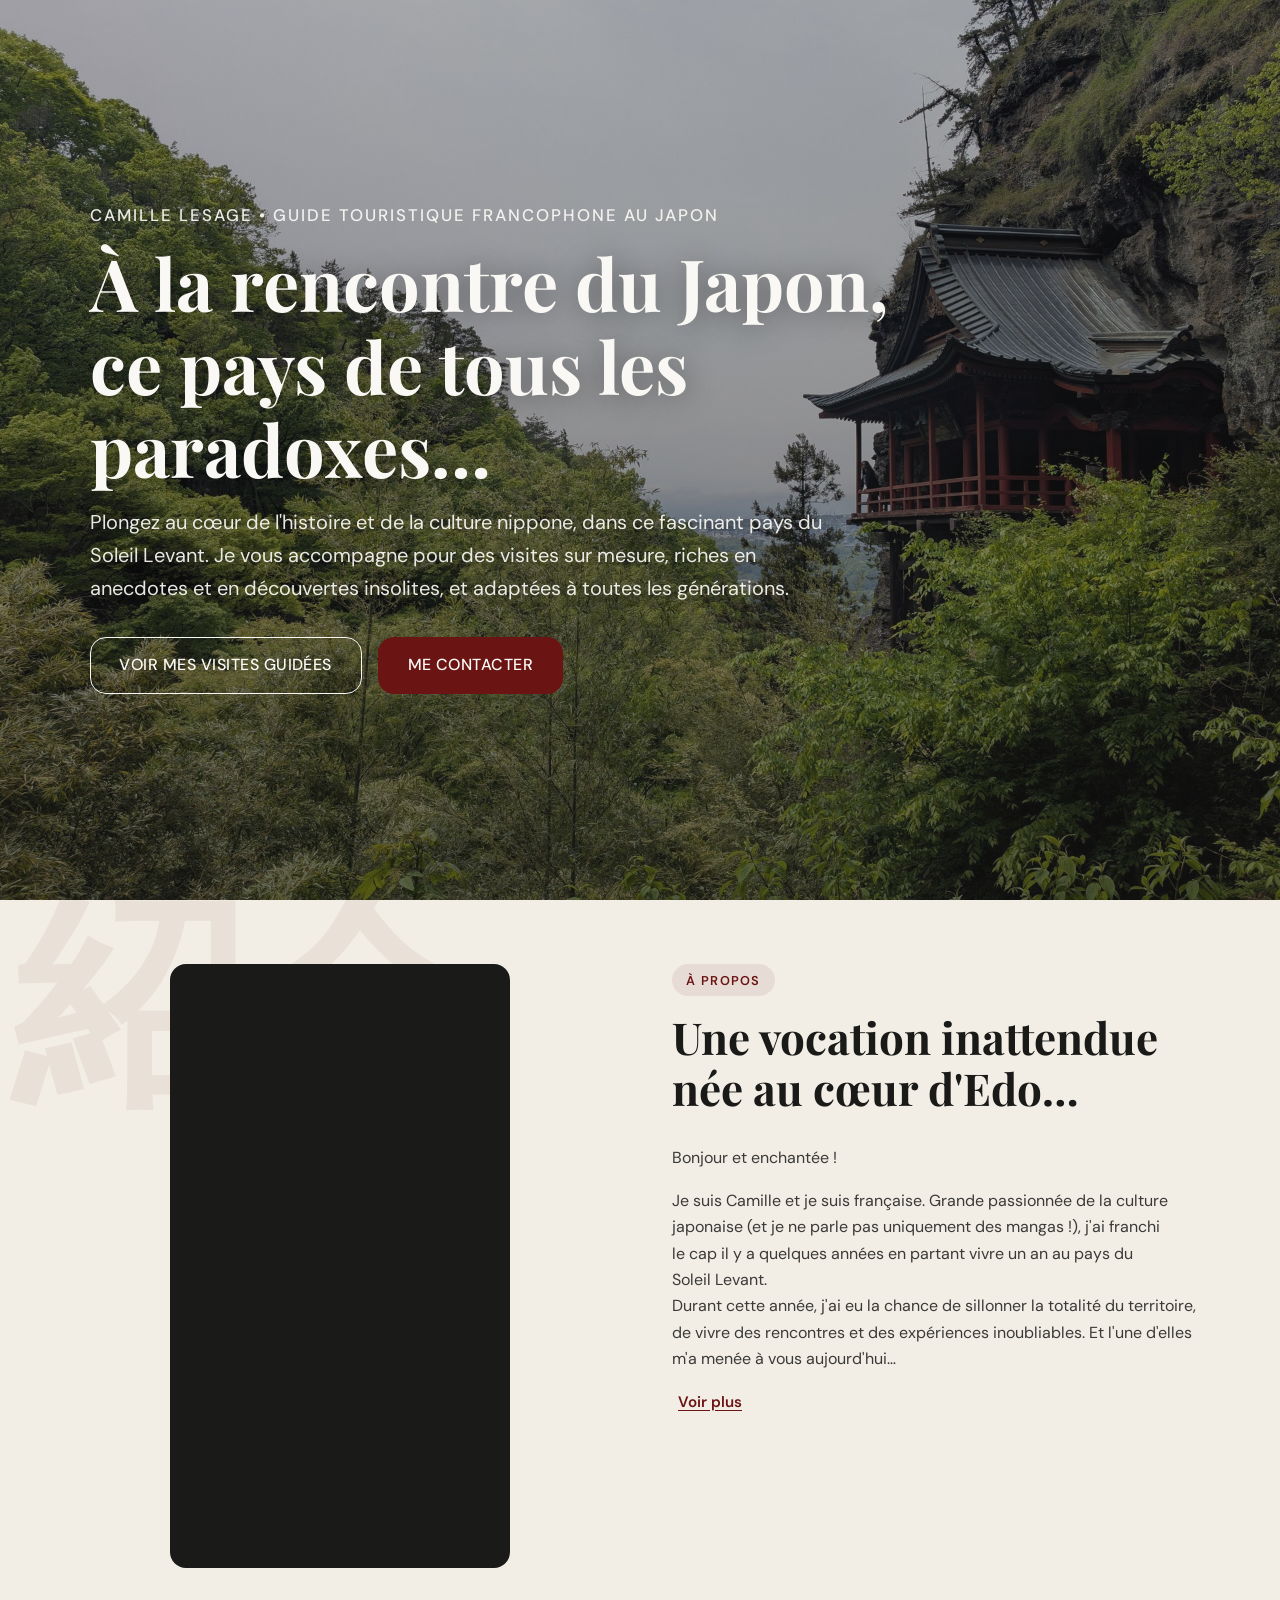
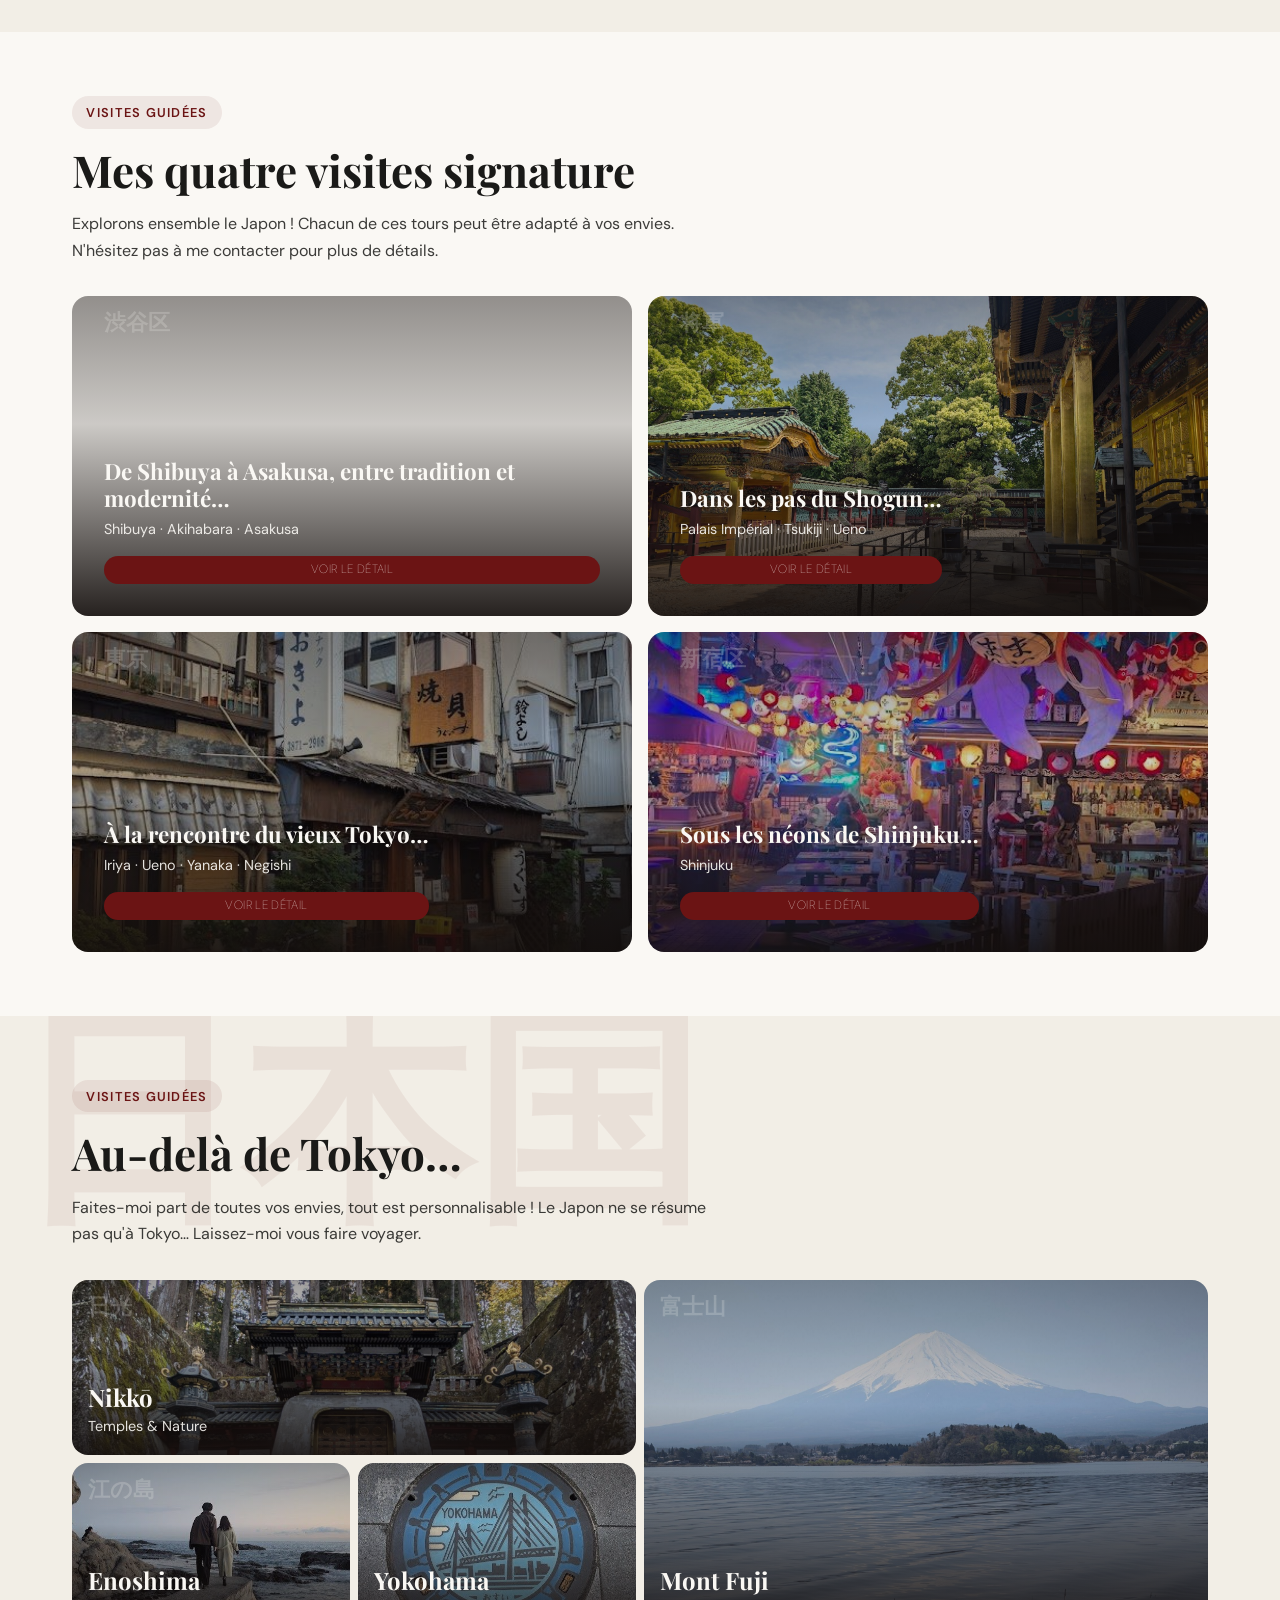
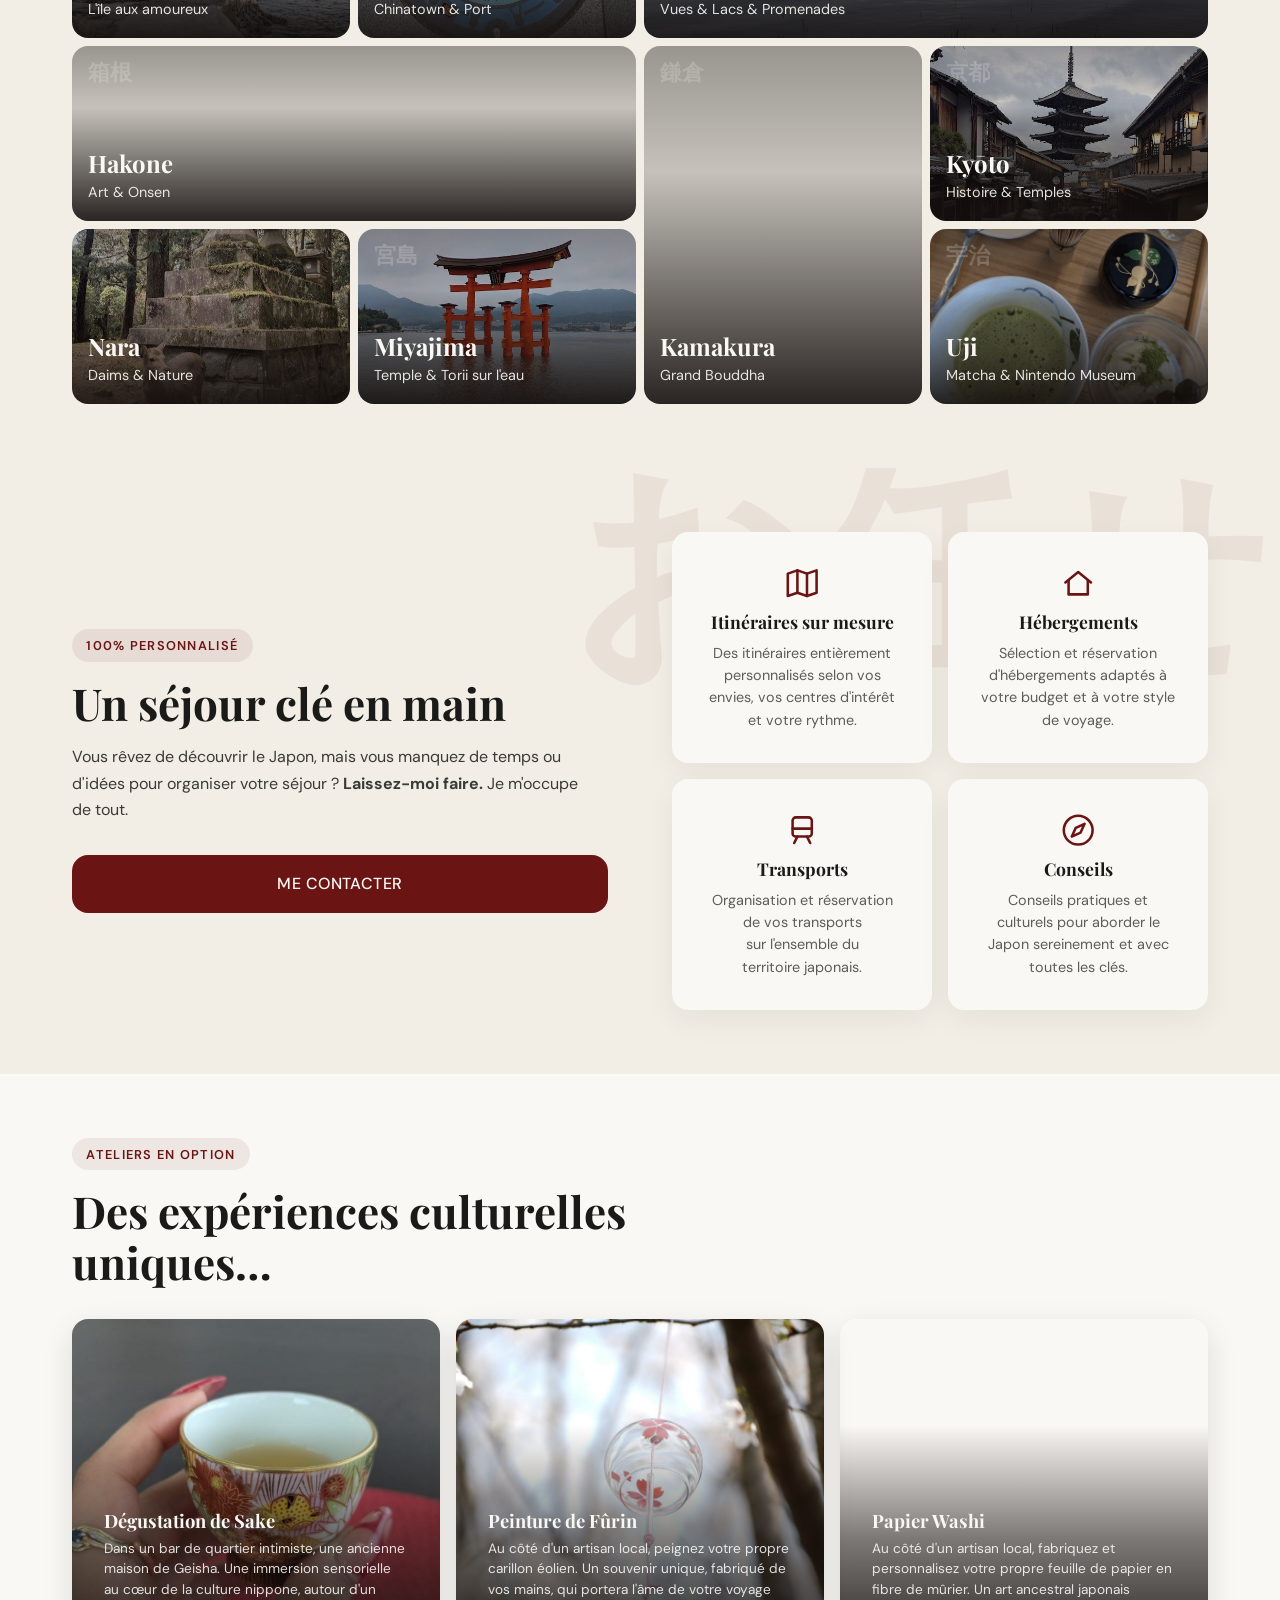
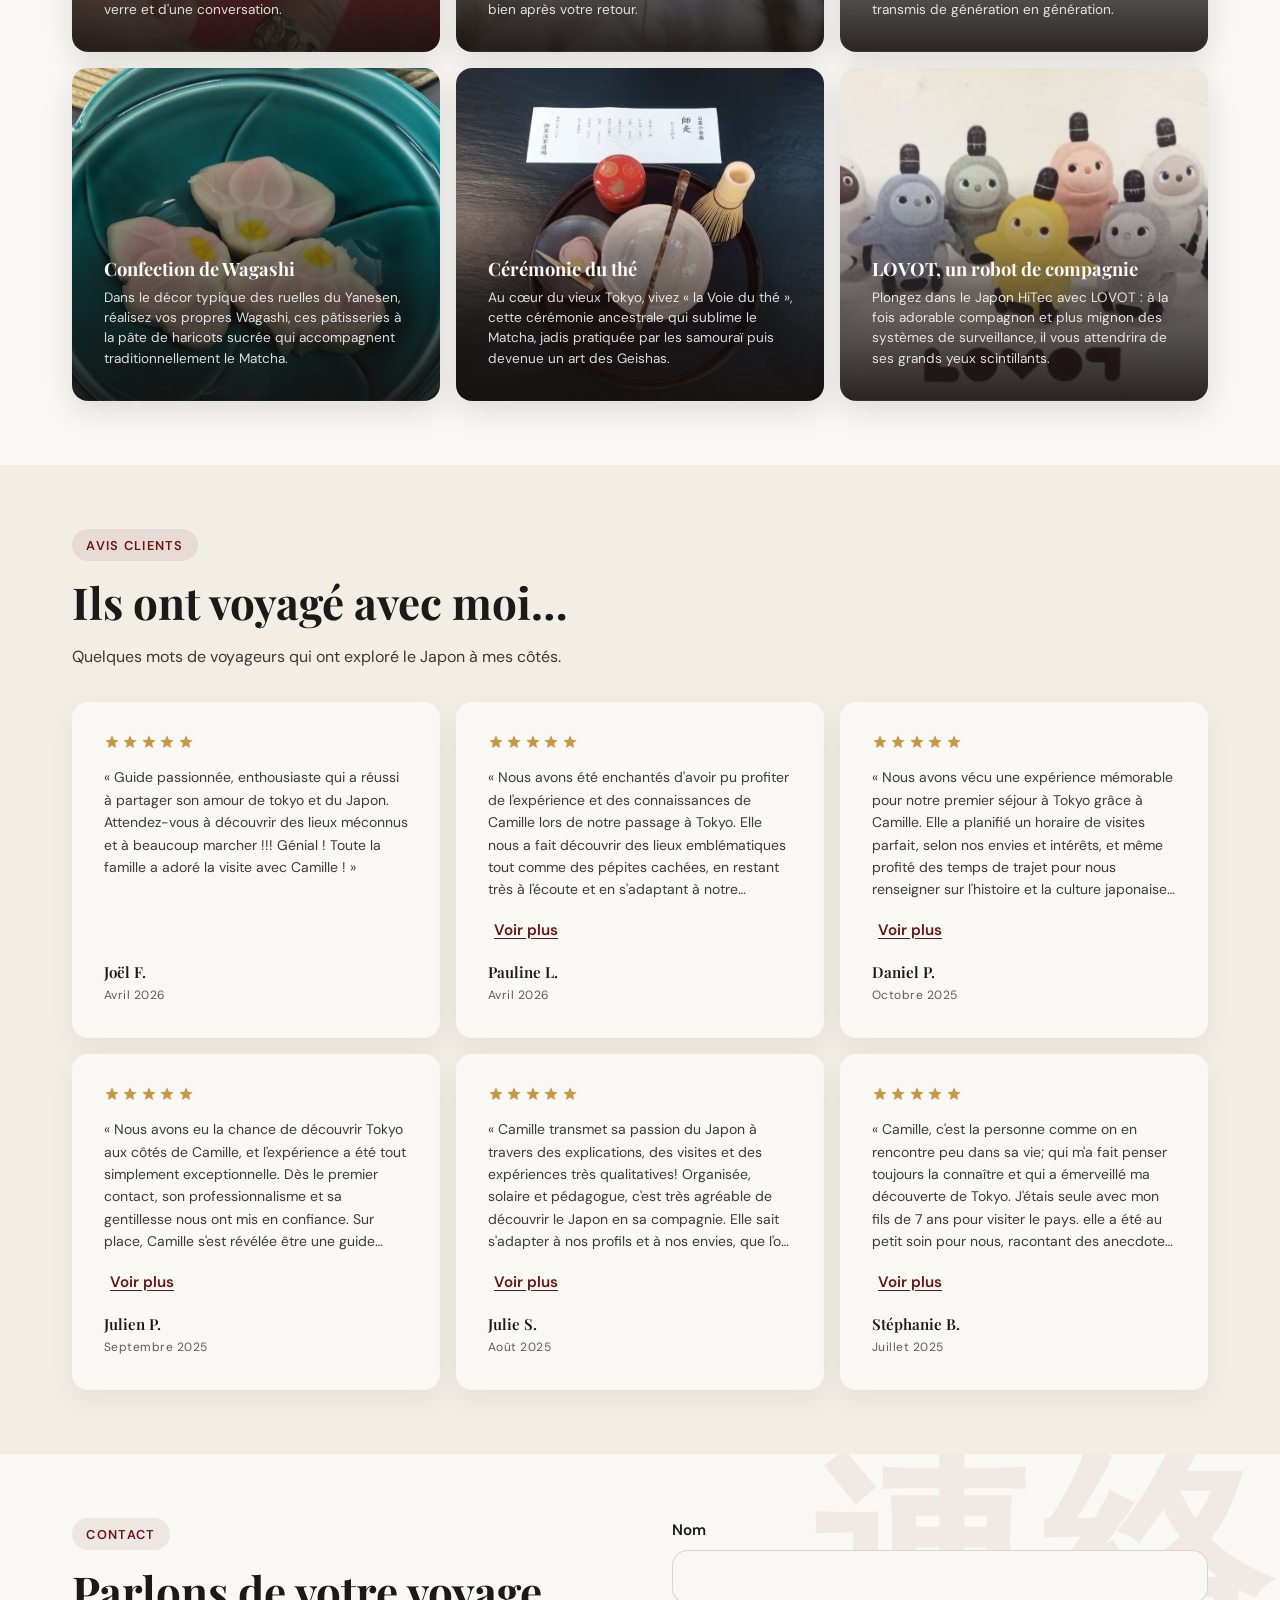
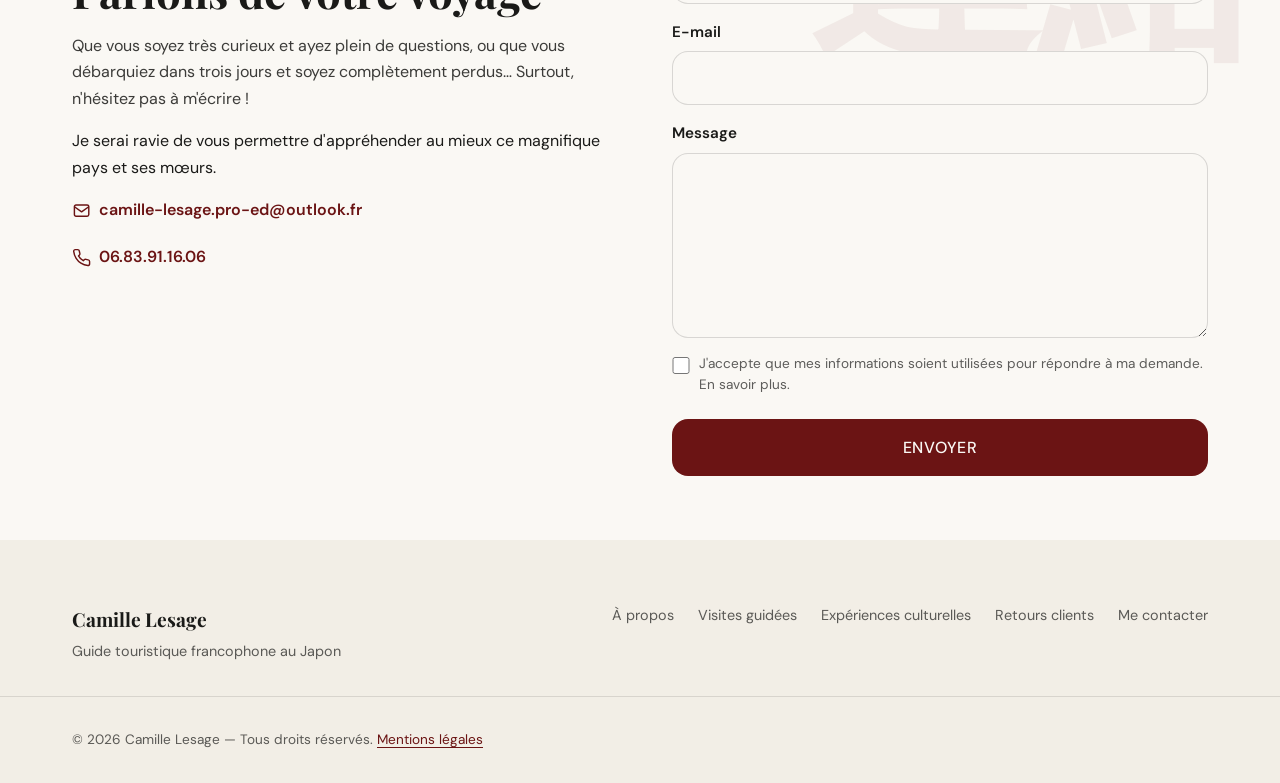
==== commit 1573b7a5: "Ajouter les donnees structurees JSON-LD (LocalBusiness + AggregateRating) Permet a Google d'afficher" ====
--- a/index.html
+++ b/index.html
@@ -24,6 +24,37 @@
   <meta name="twitter:title" content="Camille Lesage • Guide touristique francophone au Japon">
   <meta name="twitter:description" content="Plongez au cœur de l'histoire et de la culture nippone. Des visites sur mesure, riches en anecdotes et en découvertes insolites.">
   <meta name="twitter:image" content="https://camille-lesage.com/assets/images/og-cover.jpg">
+
+  <!-- Données structurées -->
+  <script type="application/ld+json">
+  {
+    "@context": "https://schema.org",
+    "@type": "LocalBusiness",
+    "name": "Camille Lesage — Guide touristique francophone au Japon",
+    "description": "Visites guidées sur mesure à Tokyo et dans tout le Japon, en français. Découvrez l'histoire et la culture nippone à travers des parcours riches en anecdotes et en découvertes insolites.",
+    "url": "https://camille-lesage.com/",
+    "image": "https://camille-lesage.com/assets/images/og-cover.jpg",
+    "email": "camille-lesage.pro-ed@outlook.fr",
+    "telephone": "+33683911606",
+    "address": {
+      "@type": "PostalAddress",
+      "addressLocality": "Tokyo",
+      "addressCountry": "JP"
+    },
+    "areaServed": {
+      "@type": "Country",
+      "name": "Japan"
+    },
+    "knowsLanguage": ["fr", "ja"],
+    "priceRange": "$$",
+    "aggregateRating": {
+      "@type": "AggregateRating",
+      "ratingValue": "5.0",
+      "bestRating": "5",
+      "ratingCount": "6"
+    }
+  }
+  </script>
 
   <!-- Favicon temporaire (à remplacer une fois le logo défini) -->
   <link rel="icon" href="data:image/svg+xml,<svg xmlns=%22http://www.w3.org/2000/svg%22 viewBox=%220 0 100 100%22><text y=%22.9em%22 font-size=%2290%22>🇯🇵</text></svg>">
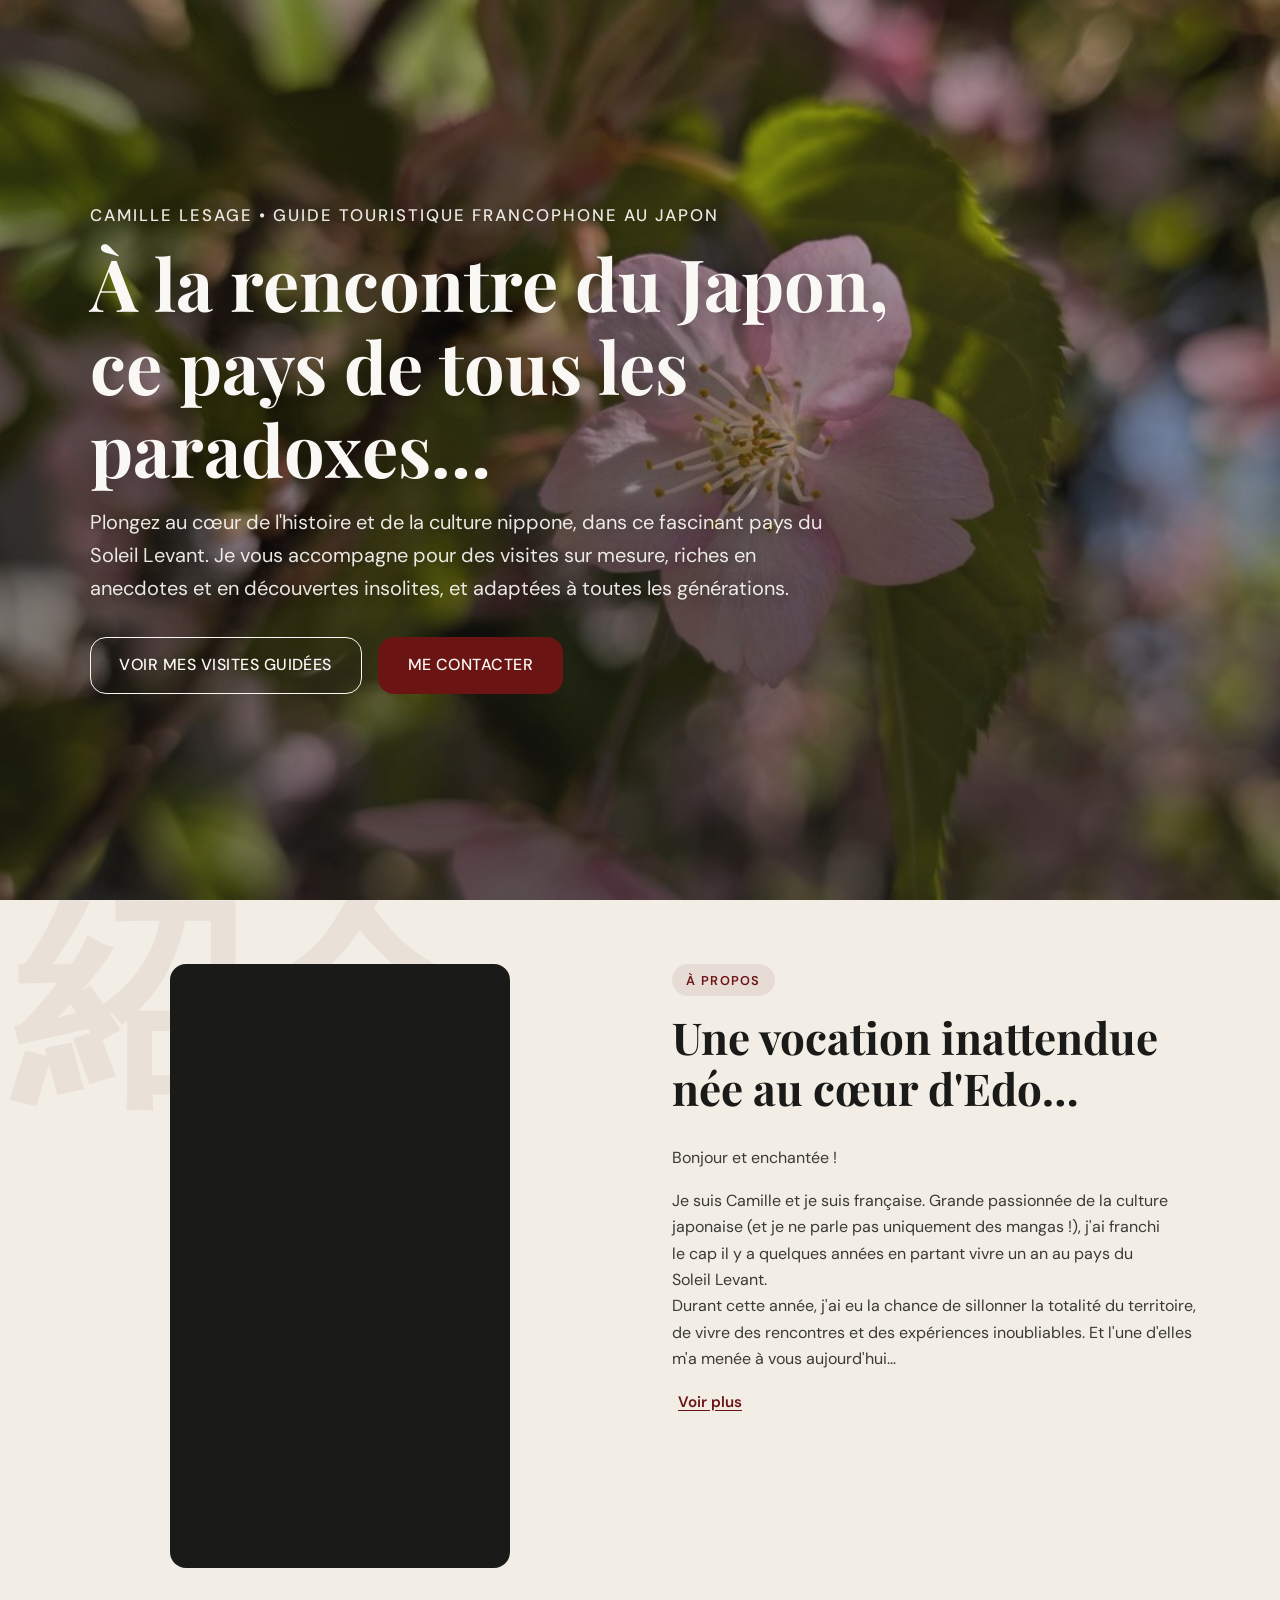
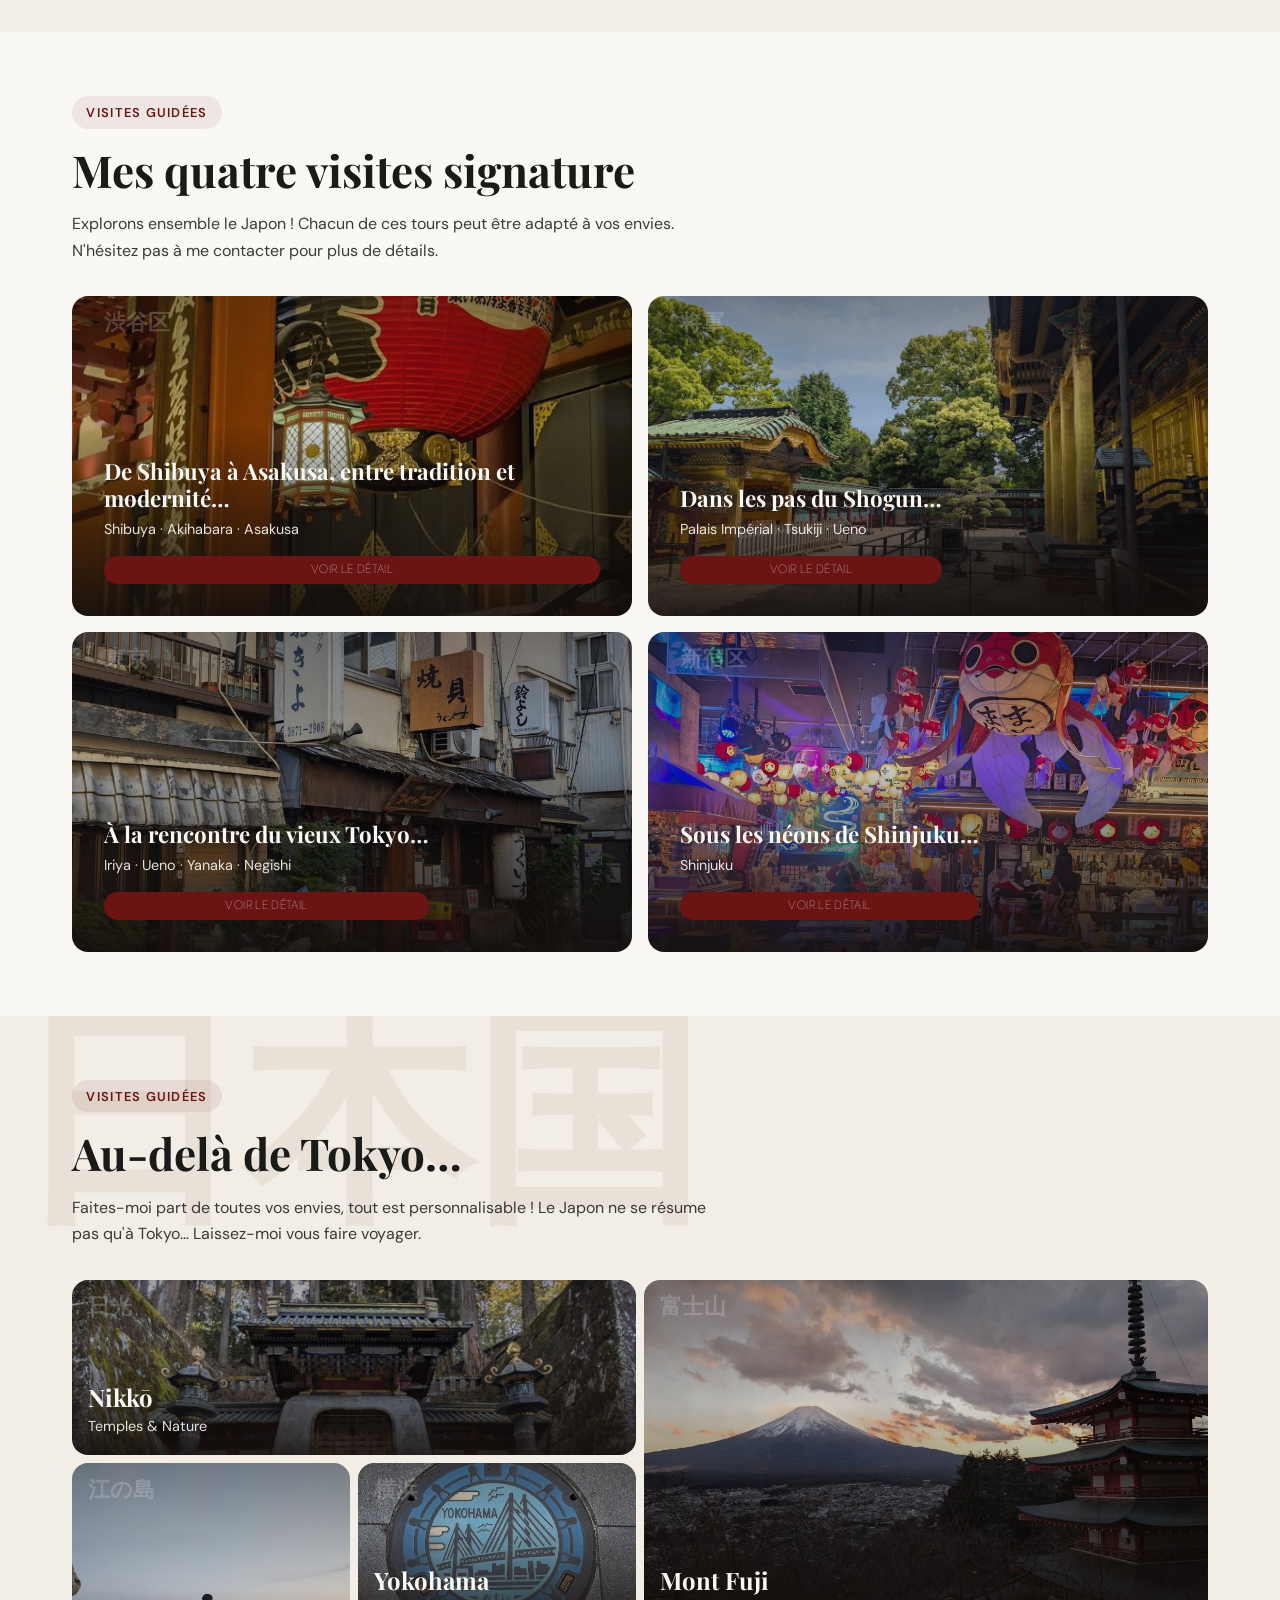
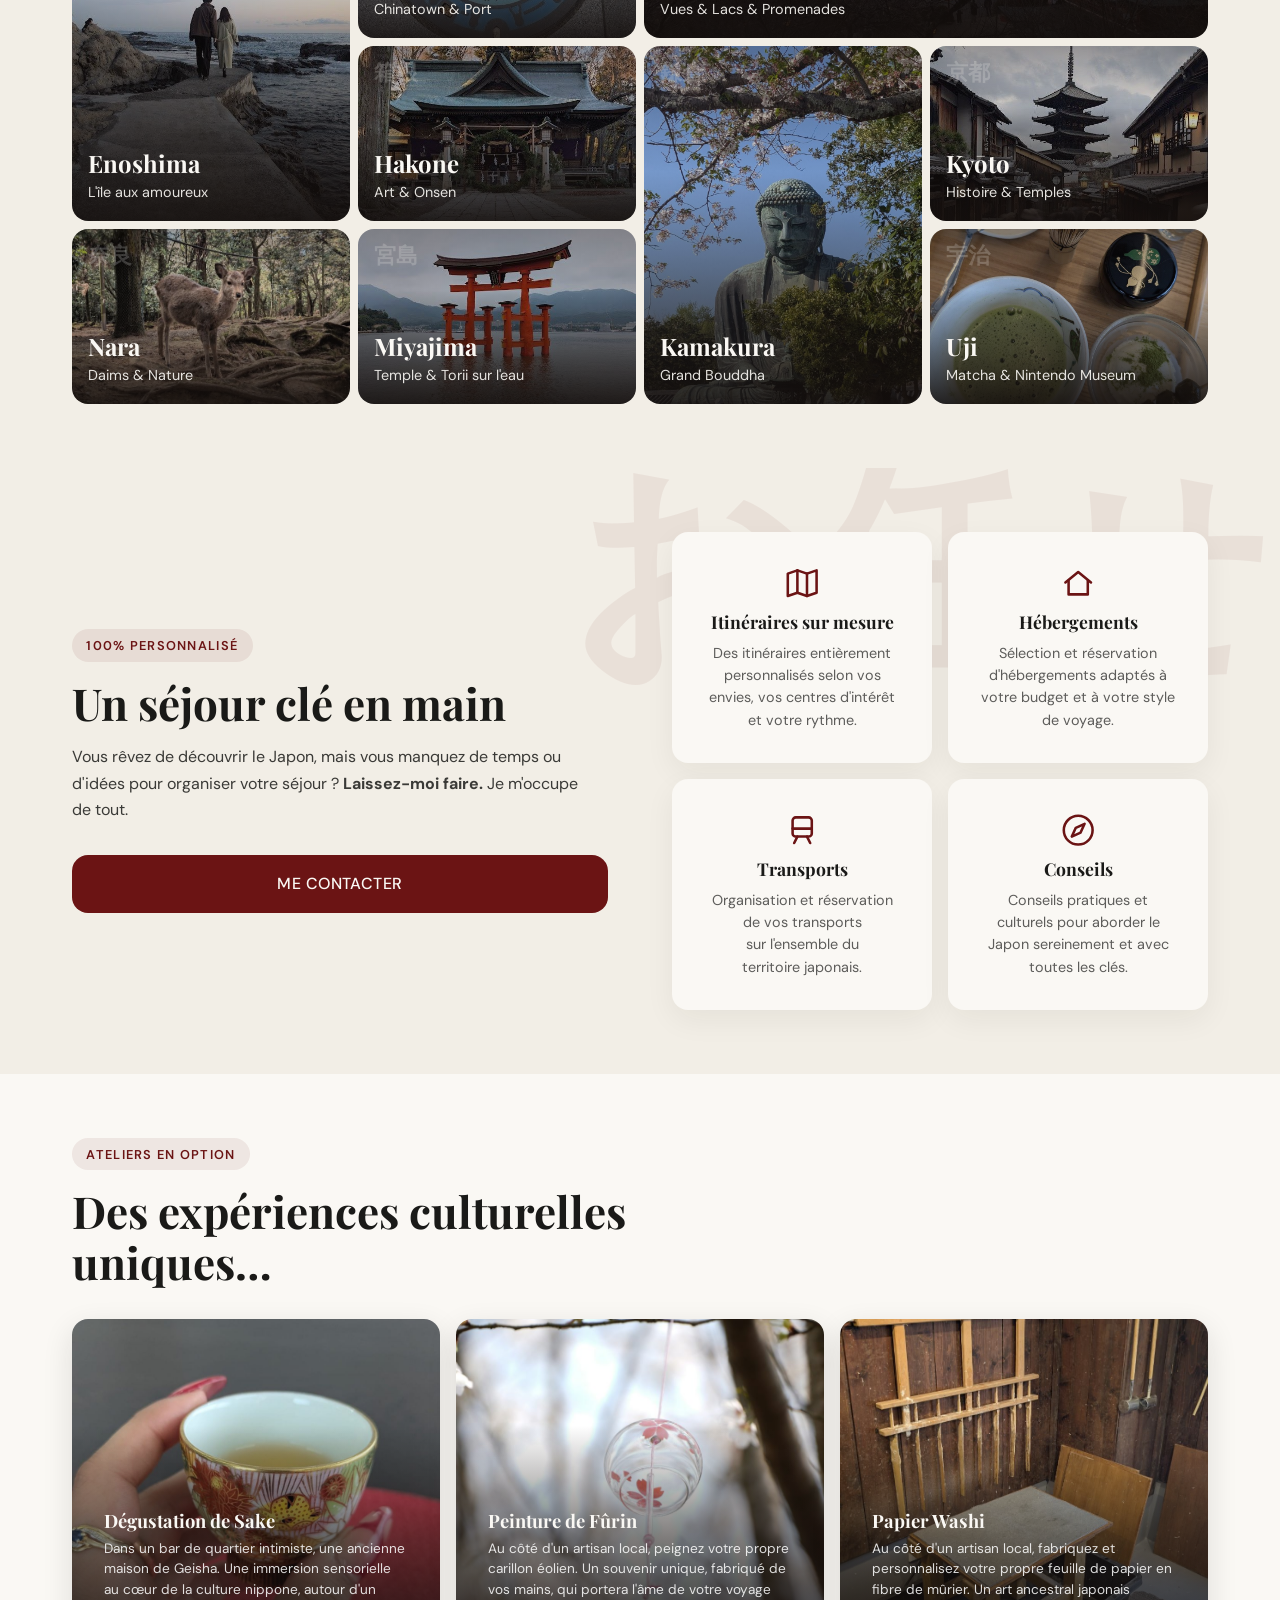
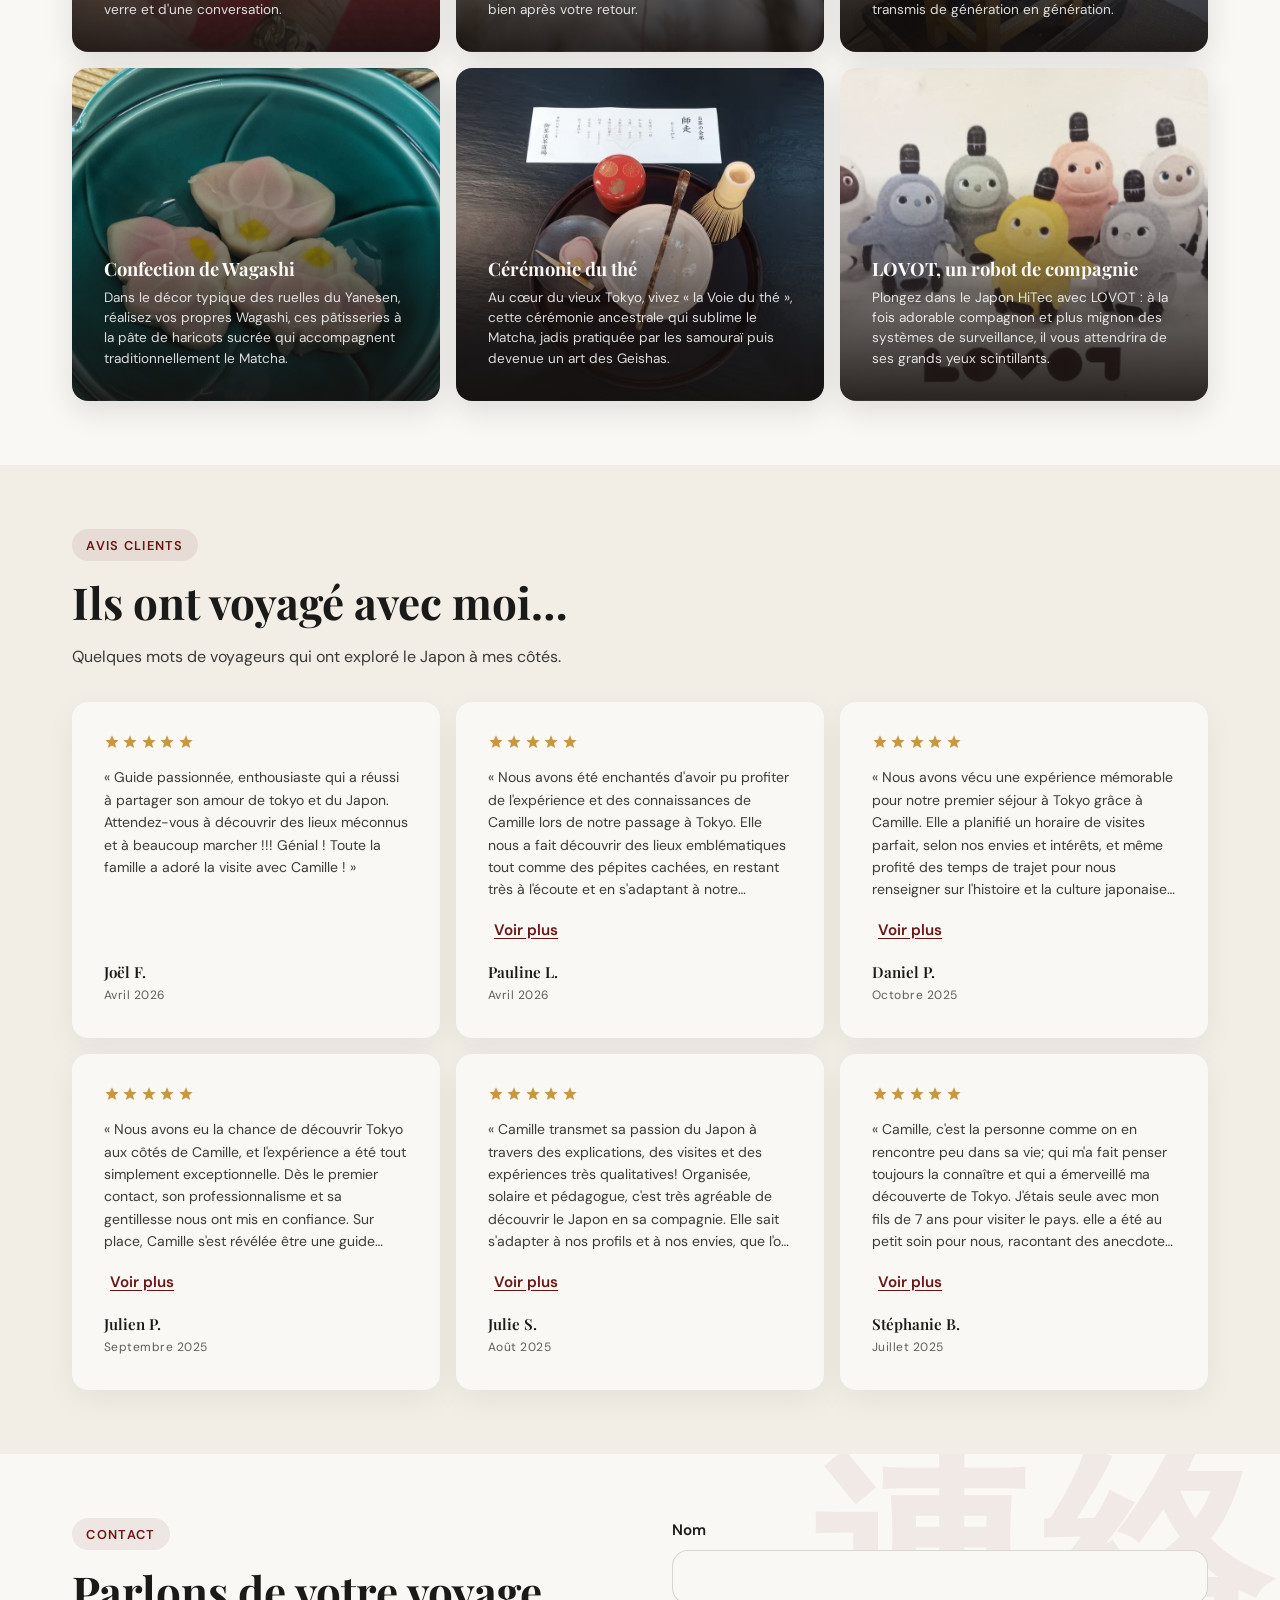
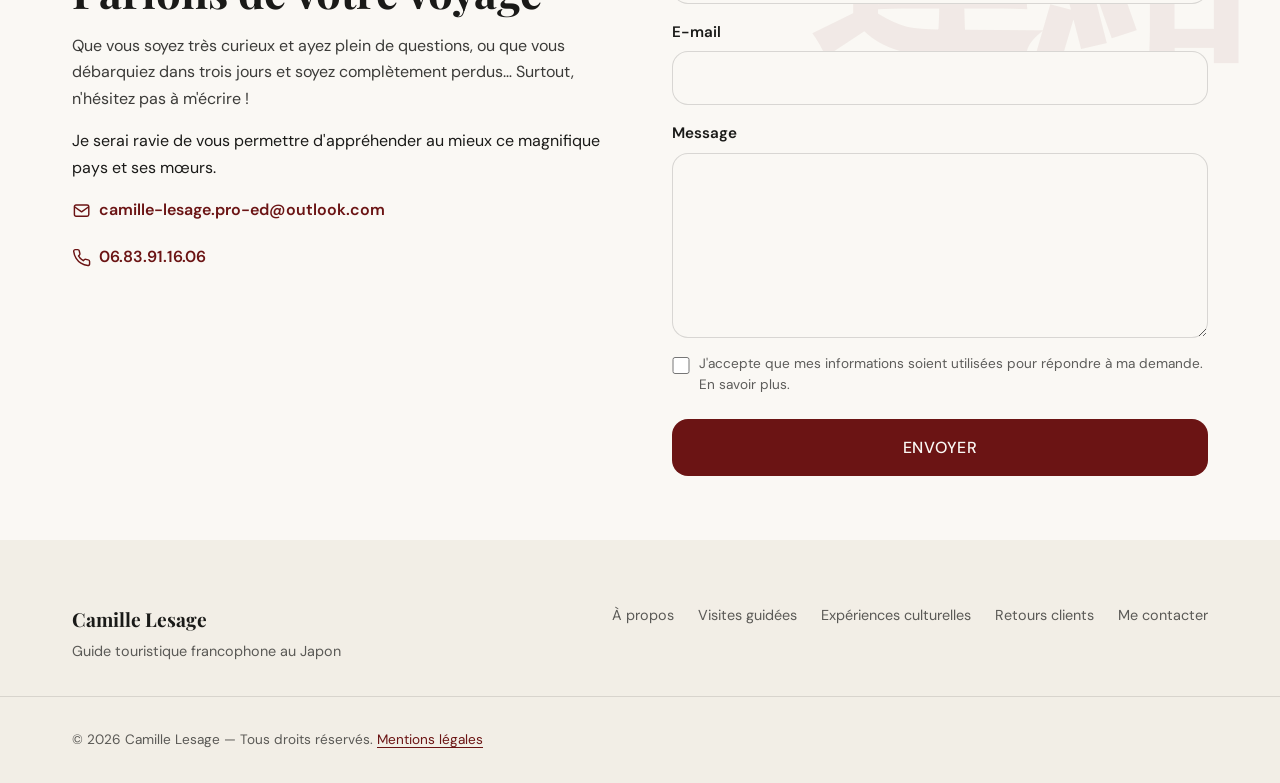
==== commit 9c9d2b75: "Update email address in index.html" ====
--- a/index.html
+++ b/index.html
@@ -560,9 +560,9 @@
           <p class="section-lede">Que vous soyez très curieux et ayez plein de questions, ou que vous débarquiez dans trois jours et soyez complètement perdus… Surtout, n'hésitez pas à m'écrire !</p>
           <p>Je serai ravie de vous permettre d'appréhender au mieux ce magnifique pays et ses mœurs.</p>
           <p class="contact-email">
-            <a href="mailto:camille-lesage.pro-ed@outlook.fr">
+            <a href="mailto:camille-lesage.pro-ed@outlook.com">
               <svg class="icon" aria-hidden="true"><use href="#icon-mail"></use></svg>
-              camille-lesage.pro-ed@outlook.fr
+              camille-lesage.pro-ed@outlook.com
             </a>
           </p>
           <p class="contact-email">
--- a/css/styles.css
+++ b/css/styles.css
@@ -323,7 +323,7 @@
   background-color: var(--ink);
   background-image:
     linear-gradient(rgba(26, 26, 24, 0.35), rgba(26, 26, 24, 0.55)),
-    url("../assets/images/test-5.jpg");
+    url("../assets/images/camille-lesage-sakura.jpg");
   background-size: cover;
   background-position: center;
   background-repeat: no-repeat;
@@ -375,7 +375,7 @@
 
 @media (max-width: 950px) {
   .hero {
-    background-position: 60% center;
+    background-position: 35% center;
   }
 }
 
@@ -771,7 +771,7 @@
 }
 
 .dest-card--hakone {
-  --cover: url(../assets/images/camille-lesage-hakone.jpg);
+  --cover: url(../assets/images/camille-lesage-a-hakone-temple.jpg);
 }
 
 .dest-card--kyoto {
@@ -787,7 +787,7 @@
 }
 
 .dest-card--fuji {
-  --cover: url(../assets/images/camille-lesage-mont-fuji.jpg);
+  --cover: url(../assets/images/camille-lesage-fujisama.jpg);
 }
 
 .dest-card--miyajima {
@@ -1012,25 +1012,25 @@
 
 /* Mosaïque — 2 colonnes (mobile < 640px) */
 .dest-card:nth-child(1)  { grid-column: 1 / 3; grid-row: 1; }     /* Nikkō */
-.dest-card:nth-child(2)  { grid-column: 1 / 3; grid-row: 2 / 4; } /* Mont Fuji */
-.dest-card:nth-child(3)  { grid-column: 1 / 3; grid-row: 5; }     /* Hakone */
+.dest-card:nth-child(2)  { grid-column: 1 / 3; grid-row: 2; } /* Mont Fuji */
+.dest-card:nth-child(3)  { grid-column: 2;     grid-row: 3; }     /* Hakone */
 .dest-card:nth-child(4)  { grid-column: 2;     grid-row: 4; }     /* Yokohama */
-.dest-card:nth-child(5)  { grid-column: 2;     grid-row: 6 / 8; } /* Kamakura */
-.dest-card:nth-child(6)  { grid-column: 1;     grid-row: 4; }     /* Enoshima */
-.dest-card:nth-child(7)  { grid-column: 1;     grid-row: 6; }     /* Kyōto */
-.dest-card:nth-child(8)  { grid-column: 1;     grid-row: 7; }     /* Uji */
-.dest-card:nth-child(9)  { grid-column: 1;     grid-row: 8; }     /* Nara */
-.dest-card:nth-child(10) { grid-column: 2;     grid-row: 8; }     /* Miyajima */
+.dest-card:nth-child(5)  { grid-column: 2;     grid-row: 5 / 7; } /* Kamakura */
+.dest-card:nth-child(6)  { grid-column: 1;     grid-row: 3 / 5; }     /* Enoshima */
+.dest-card:nth-child(7)  { grid-column: 1;     grid-row: 5; }     /* Kyōto */
+.dest-card:nth-child(8)  { grid-column: 1;     grid-row: 6; }     /* Uji */
+.dest-card:nth-child(9)  { grid-column: 1;     grid-row: 7; }     /* Nara */
+.dest-card:nth-child(10) { grid-column: 2;     grid-row: 7; }     /* Miyajima */
 
 /* Mosaïque — 3 colonnes (≥ 640px) */
 @media (min-width: 640px) {
   .beyond-gallery { grid-template-columns: repeat(3, 1fr); }
   .dest-card:nth-child(1)  { grid-column: 1;     grid-row: 1; }     /* Nikkō */
   .dest-card:nth-child(2)  { grid-column: 2 / 4; grid-row: 1 / 3; } /* Mont Fuji */
-  .dest-card:nth-child(3)  { grid-column: 1 / 3; grid-row: 3; }     /* Hakone */
+  .dest-card:nth-child(3)  { grid-column: 2;     grid-row: 3; }     /* Hakone */
   .dest-card:nth-child(4)  { grid-column: 1;     grid-row: 4; }     /* Yokohama */
   .dest-card:nth-child(5)  { grid-column: 3;     grid-row: 4 / 6; } /* Kamakura */
-  .dest-card:nth-child(6)  { grid-column: 1;     grid-row: 2; }     /* Enoshima */
+  .dest-card:nth-child(6)  { grid-column: 1;     grid-row: 2 / 4; }     /* Enoshima */
   .dest-card:nth-child(7)  { grid-column: 1;     grid-row: 5; }     /* Kyōto */
   .dest-card:nth-child(8)  { grid-column: 3;     grid-row: 3; }     /* Uji */
   .dest-card:nth-child(9)  { grid-column: 2;     grid-row: 5; }     /* Nara */
@@ -1042,10 +1042,10 @@
   .beyond-gallery { grid-template-columns: repeat(4, 1fr); }
   .dest-card:nth-child(1)  { grid-column: 1 / 3; grid-row: 1; }     /* Nikkō */
   .dest-card:nth-child(2)  { grid-column: 3 / 5; grid-row: 1 / 3; } /* Mont Fuji */
-  .dest-card:nth-child(3)  { grid-column: 1 / 3; grid-row: 3; }     /* Hakone */
+  .dest-card:nth-child(3)  { grid-column: 2;     grid-row: 3; }     /* Hakone */
   .dest-card:nth-child(4)  { grid-column: 2;     grid-row: 2; }     /* Yokohama */
   .dest-card:nth-child(5)  { grid-column: 3;     grid-row: 3 / 5; } /* Kamakura */
-  .dest-card:nth-child(6)  { grid-column: 1;     grid-row: 2; }     /* Enoshima */
+  .dest-card:nth-child(6)  { grid-column: 1;     grid-row: 2 / 4; }     /* Enoshima */
   .dest-card:nth-child(7)  { grid-column: 4;     grid-row: 3; }     /* Kyōto */
   .dest-card:nth-child(8)  { grid-column: 4;     grid-row: 4; }     /* Uji */
   .dest-card:nth-child(9)  { grid-column: 1;     grid-row: 4; }     /* Nara */
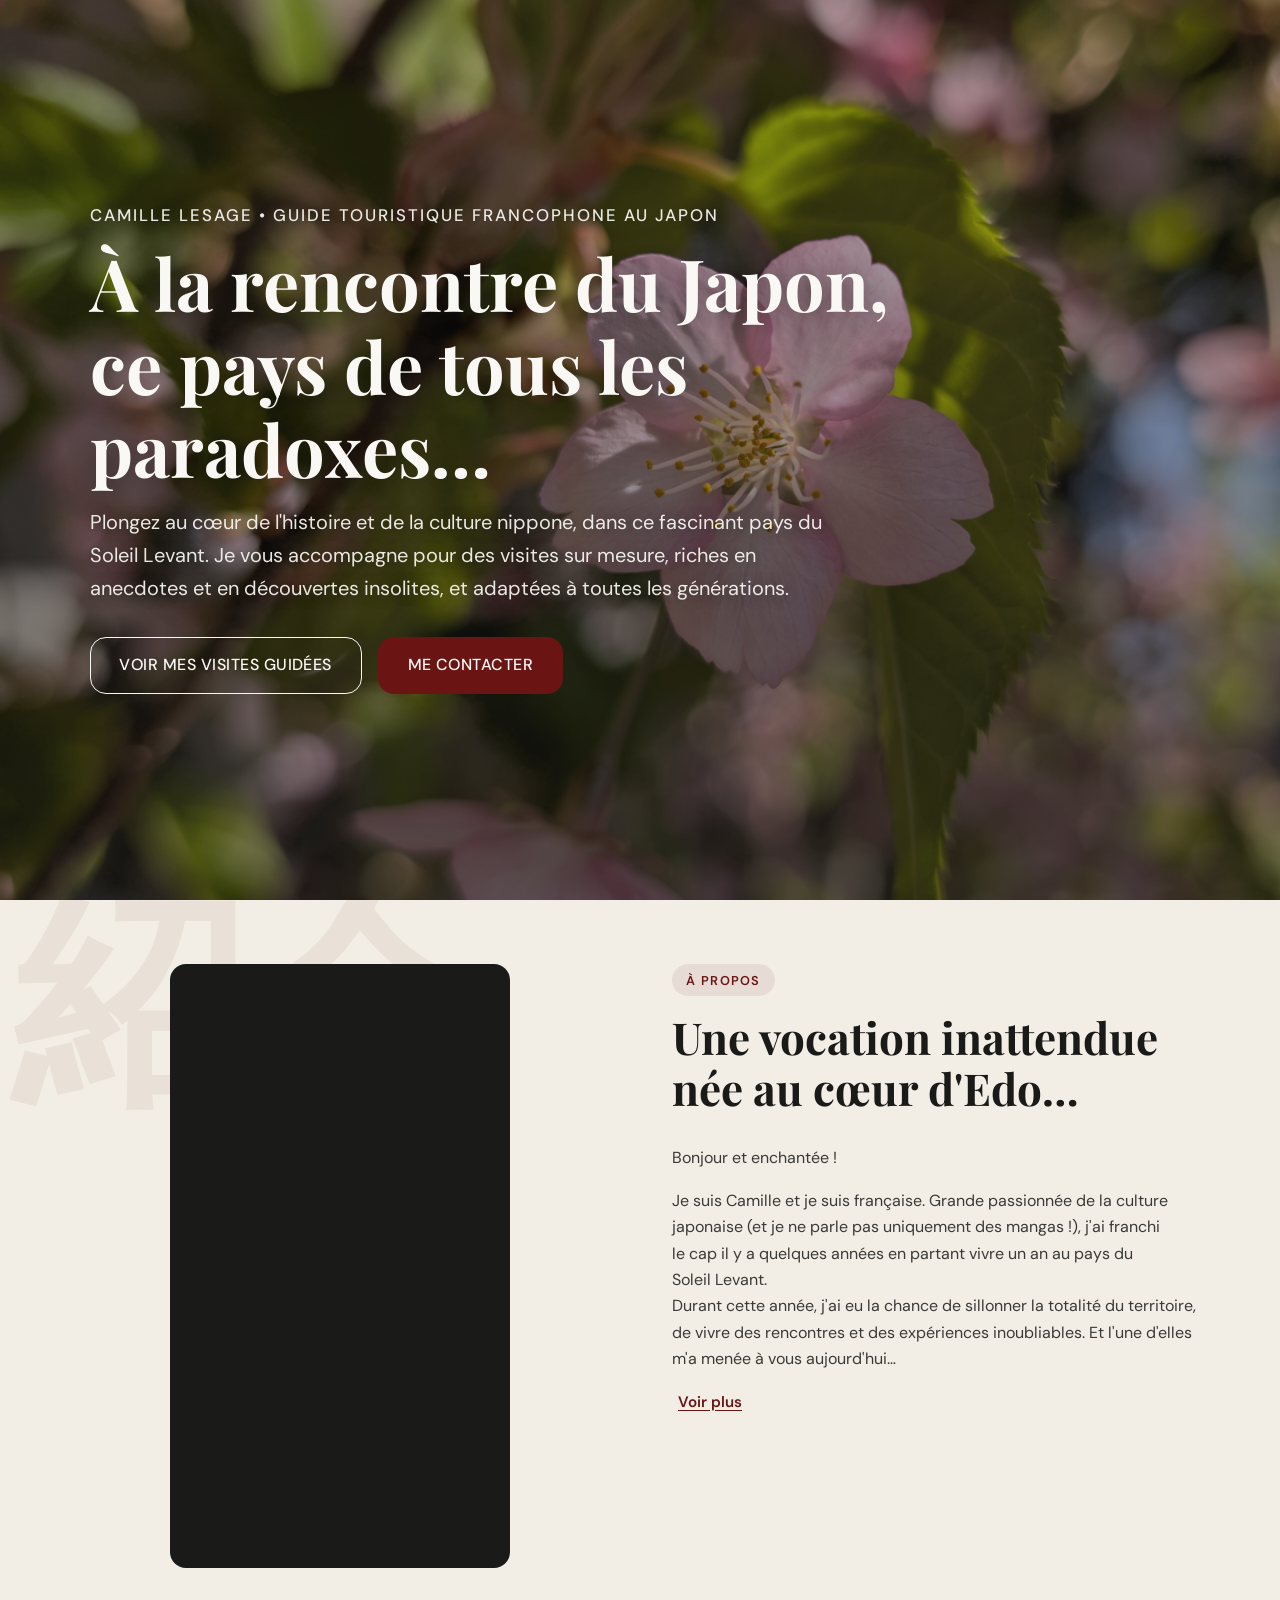
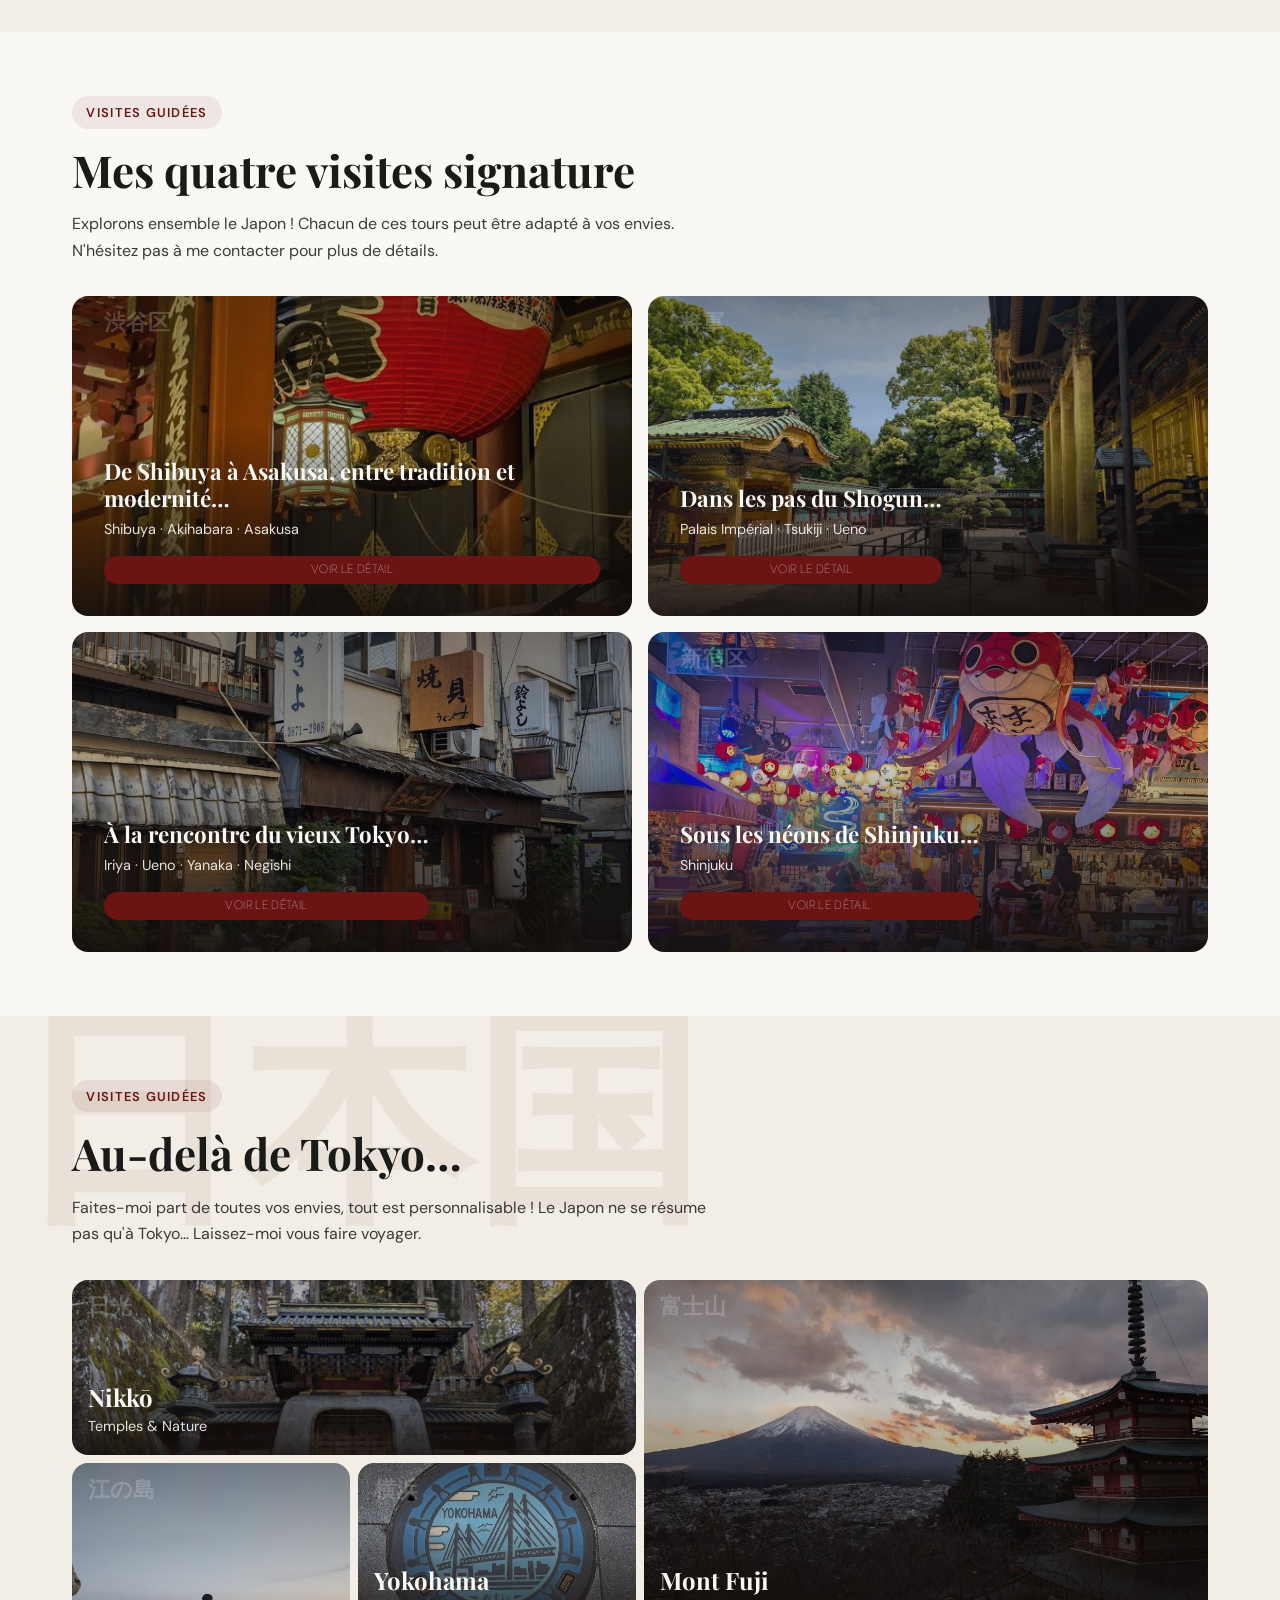
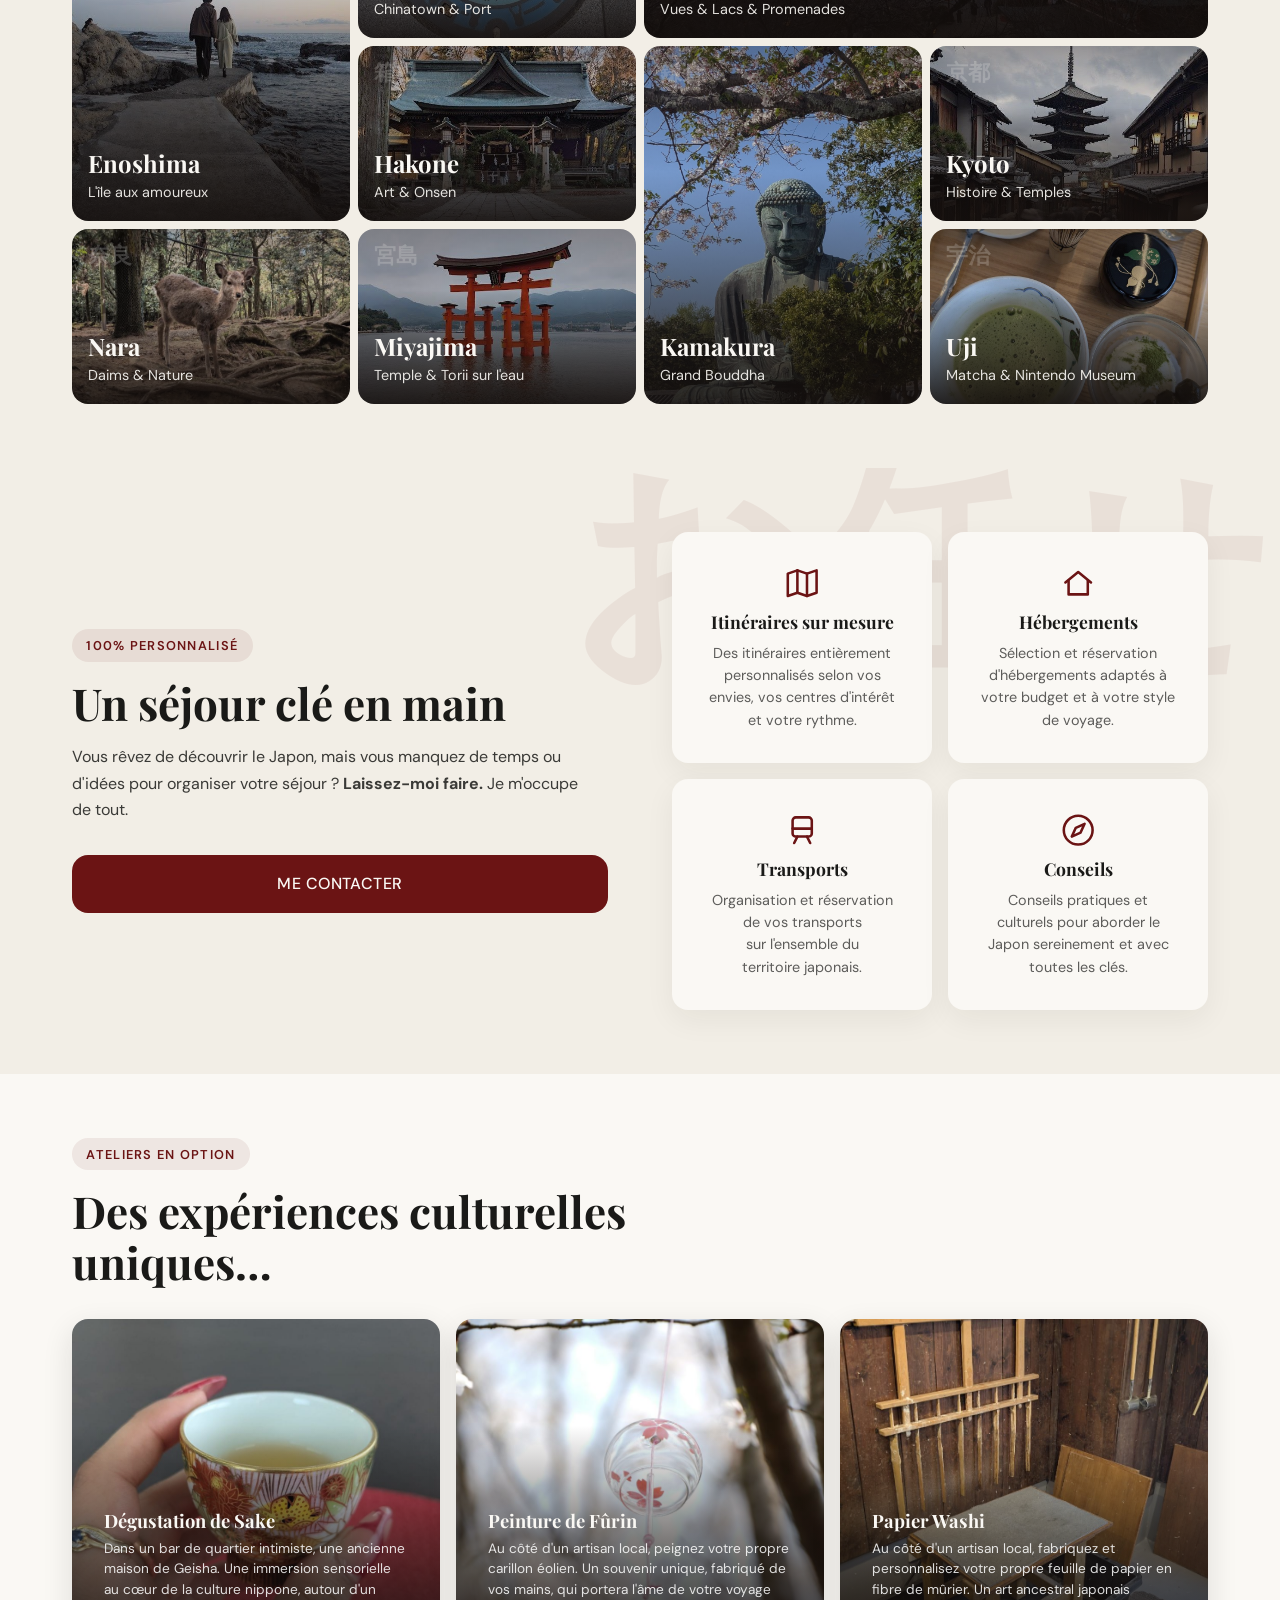
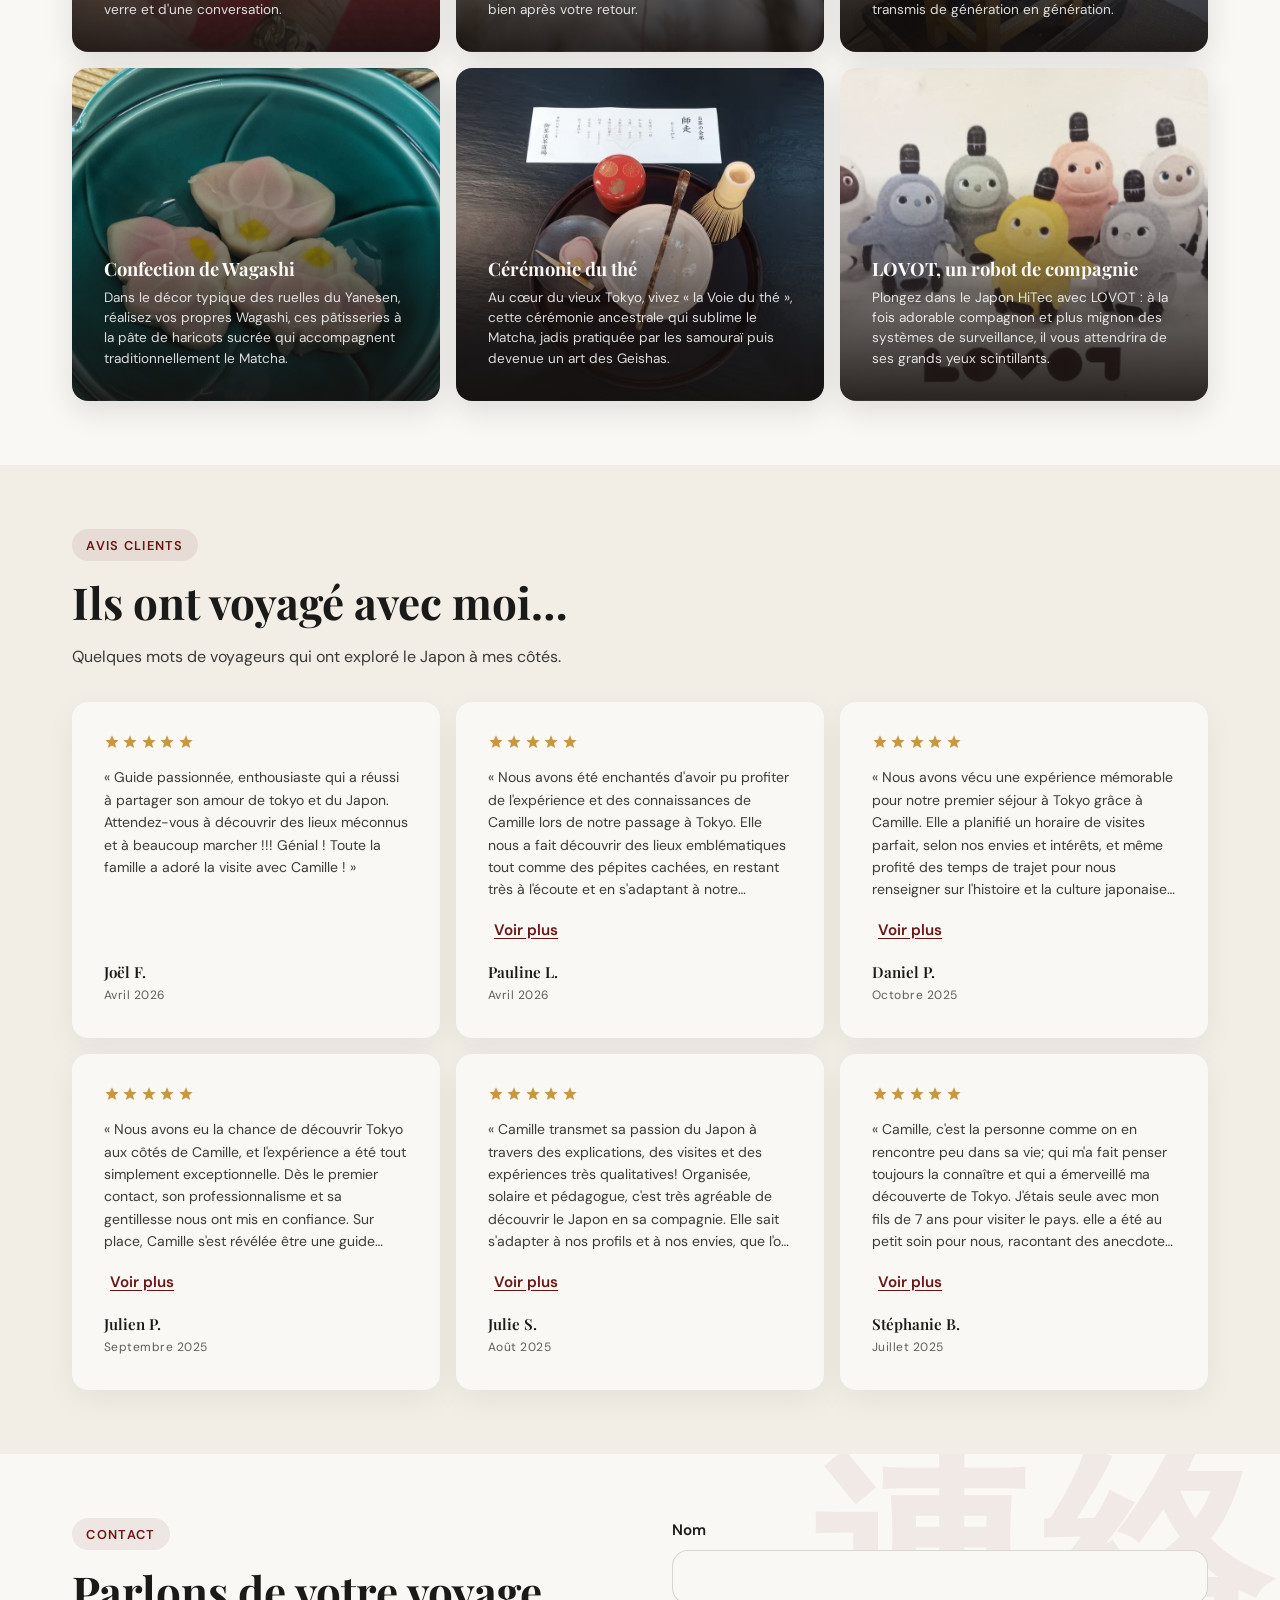
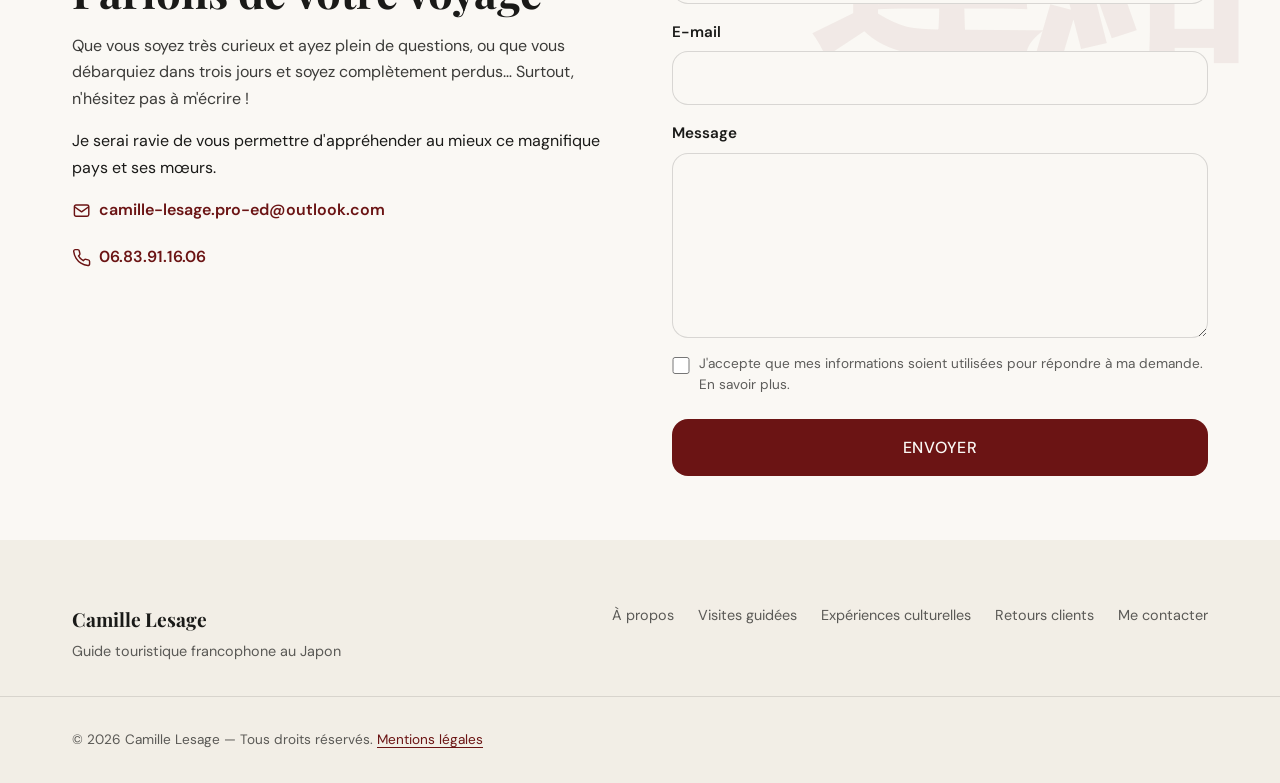
==== commit b7bc69c9: "Ajouter le favicon à partir du logo guide touristique Génération des favicons (ico, 32x32, 16x16, ap" ====
--- a/index.html
+++ b/index.html
@@ -6,7 +6,14 @@
 
   <title>Camille Lesage • Guide touristique francophone au Japon</title>
   <meta name="description" content="Plongez au cœur de l'histoire et de la culture nippone. Des visites sur mesure, riches en anecdotes et en découvertes insolites. Matane !">
-  <link rel="canonical" href="https://camille-lesage.com/guide-touristique-francophone-au-japon">
+  <link rel="canonical" href="https://camille-lesage.com/">
+  <meta name="google-site-verification" content="Y3GCquUPwHefEG3hRe-xC-IUflV2SQAnGIZnWlPssmQ" />
+
+  <!-- Favicon -->
+  <link rel="icon" type="image/x-icon" href="assets/images/favicon.ico">
+  <link rel="icon" type="image/png" sizes="32x32" href="assets/images/favicon-32x32.png">
+  <link rel="icon" type="image/png" sizes="16x16" href="assets/images/favicon-16x16.png">
+  <link rel="apple-touch-icon" sizes="180x180" href="assets/images/apple-touch-icon.png">
 
   <!-- Open Graph -->
   <meta property="og:type" content="website">
--- a/css/styles.css
+++ b/css/styles.css
@@ -323,7 +323,7 @@
   background-color: var(--ink);
   background-image:
     linear-gradient(rgba(26, 26, 24, 0.35), rgba(26, 26, 24, 0.55)),
-    url("../assets/images/camille-lesage-sakura.jpg");
+    url("../assets/images/camille-lesage-sakura-tokyo.jpg");
   background-size: cover;
   background-position: center;
   background-repeat: no-repeat;
